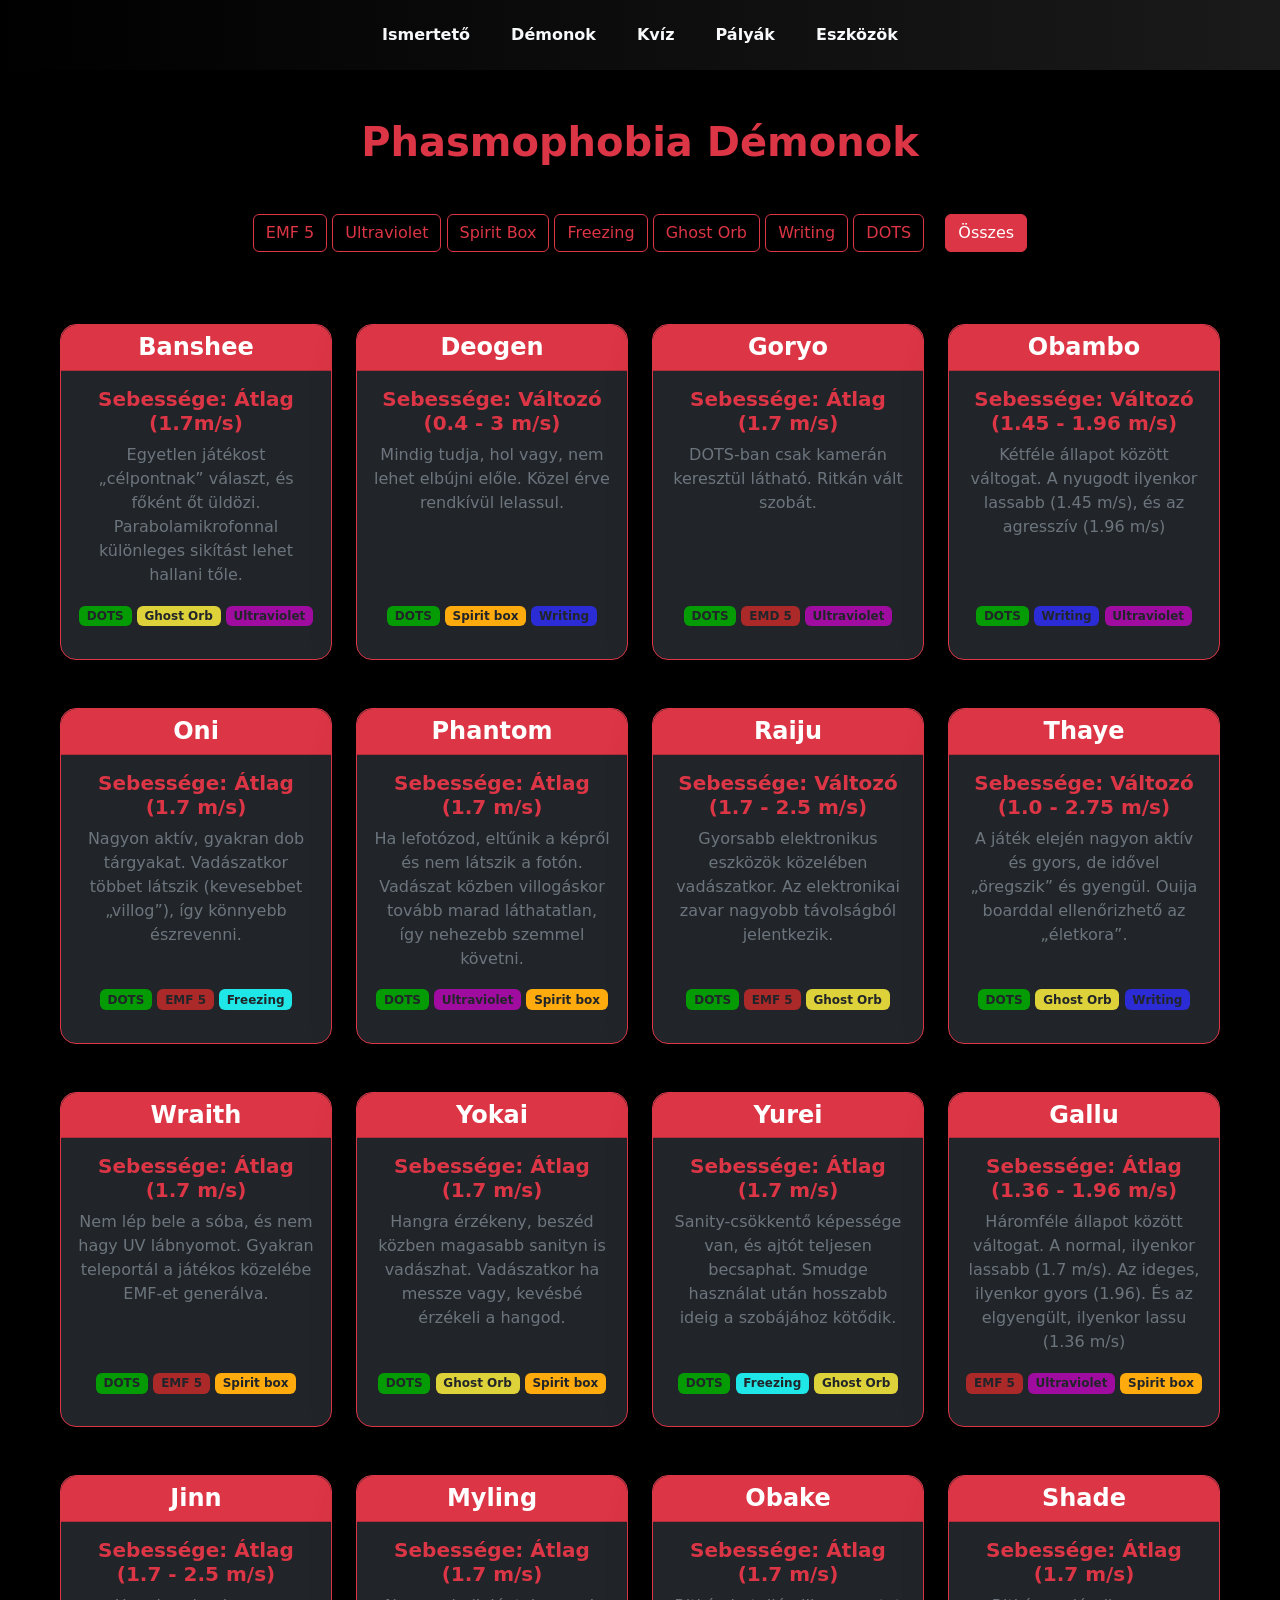
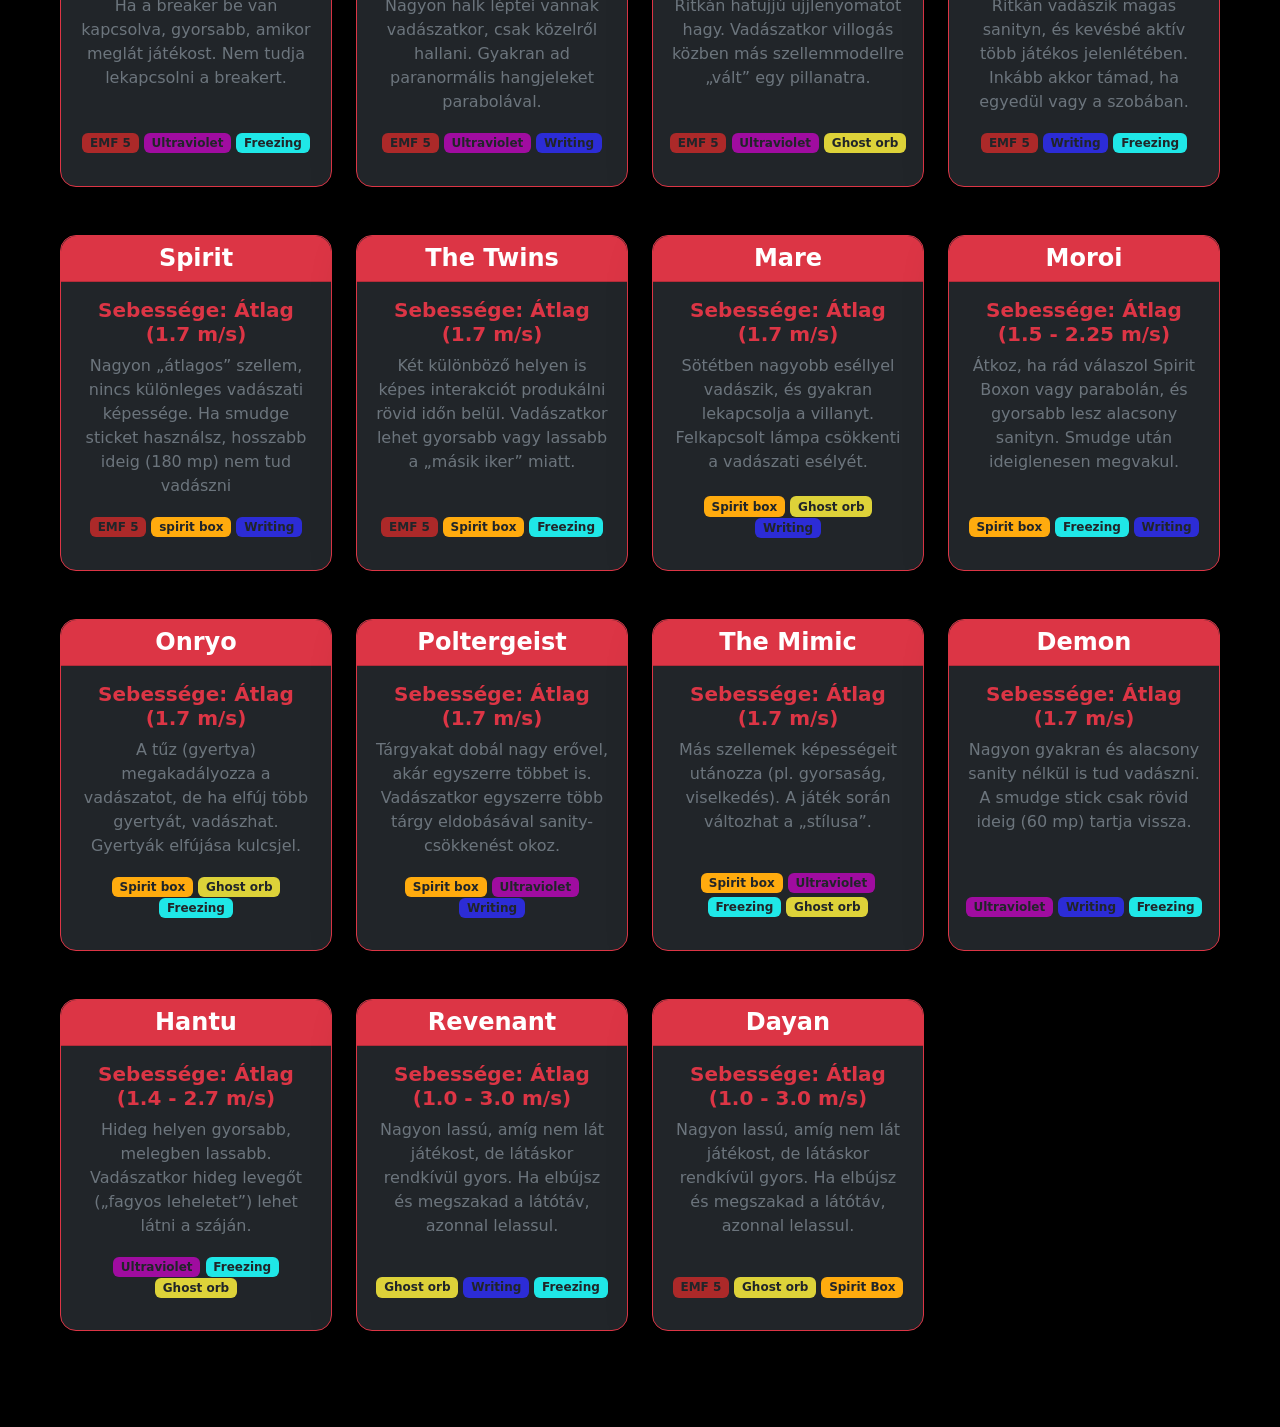
==== demon.html @ 91ce9710 "demon.html gombok megcsinalasa" ====
<html lang="hu"><head>
    <meta charset="UTF-8">
    <meta name="viewport" content="width=device-width, initial-scale=1">
    <title>Démonok</title>
    <link rel="icon" type="image/x-icon" href="kepek/1024x1024bb.png">
    <link href="https://cdn.jsdelivr.net/npm/bootstrap@5.3.2/dist/css/bootstrap.min.css" rel="stylesheet">
    <link rel="stylesheet" href="demonok.css">
</head>
<body class="bg-black text-light d-flex flex-column vh-100">

    <nav
      class="navbar navbar-expand-sm bg-primary navbar-light justify-content-center bg-danger"
    >
      <ul class="navbar-nav font-weight-bold">
        <li class="nav-item">
          <a class="nav-link text-light" href="index.html">Ismertető</a>
        </li>

        <li class="nav-item">
          <a class="nav-link text-light" href="demon.html">Démonok</a>
        </li>

        <li class="nav-item">
          <a class="nav-link text-light" href="quiz.html">Kvíz</a>
        </li>

        <li class="nav-item">
        <a class="nav-link text-light" href="palyak.html">Pályák</a>
        </li>

        <li class="nav-item">
        <a class="nav-link text-light" href="eszkozok.html">Eszközök</a>
        </li>
      </ul>
    </nav>

<h1 class="text-center mb-5 text-danger fw-bold m-5">Phasmophobia Démonok</h1>
 
<div class="mb-4 text-center">

    <button class="btn btn-outline-danger filter-btn" data-filter="emf">EMF 5</button>
    <button class="btn btn-outline-danger filter-btn" data-filter="ultraviolet">Ultraviolet</button>
    <button class="btn btn-outline-danger filter-btn" data-filter="spirit_box">Spirit Box</button>
    <button class="btn btn-outline-danger filter-btn" data-filter="freezing">Freezing</button>
    <button class="btn btn-outline-danger filter-btn" data-filter="orb">Ghost Orb</button>
    <button class="btn btn-outline-danger filter-btn" data-filter="writing">Writing</button>
    <button class="btn btn-outline-danger filter-btn" data-filter="dots">DOTS</button>

    <button class="btn btn-danger ms-3" id="resetFilter">Összes</button>

</div>

<!-- Banshee -->
<section>
<div class="row m-5">
    <div class="col-12 col-md-6 col-lg-3 mb-5 ghost-card" data-evidence="dots orb ultraviolet">
        <div class="card bg-dark text-light border-danger shadow-lg rounded-4 h-100">
        
            <h4 class="card-header bg-danger text-white text-center fw-bold rounded-top-4 ">Banshee</h4>
        
            <div class="card-body text-center d-flex flex-column">
                <h5 class="card-title text-danger fw-bold">Sebessége: Átlag (1.7m/s)</h5>
        
                <p class="card-text text-secondary">
                    Egyetlen játékost „célpontnak” választ, és főként őt üldözi. Parabolamikrofonnal különleges sikítást lehet hallani tőle.
                </p>
        
                <div class="mb-3 mt-auto">
                    <span class="badge dots text-dark">DOTS</span>
                    <span class="badge orb text-dark">Ghost Orb</span>
                    <span class="badge ultraviolet text-dark">Ultraviolet</span>
                </div>
            </div>
        </div>
    </div>

<!-- Deogen -->

        <div class="col-12 col-md-6 col-lg-3 mb-5 ghost-card" data-evidence="dots spirit_box writing">
        <div class="card bg-dark text-light border-danger shadow-lg rounded-4 h-100">
        
            <h4 class="card-header bg-danger text-white text-center fw-bold rounded-top-4 ">Deogen</h4>
        
            <div class="card-body text-center d-flex flex-column">
                <h5 class="card-title text-danger fw-bold">Sebessége: Változó (0.4 - 3 m/s)</h5>
        
                <p class="card-text text-secondary">
                  Mindig tudja, hol vagy, nem lehet elbújni előle. Közel érve rendkívül lelassul.  
                </p>
        
                <div class="mb-3 mt-auto">
                    <span class="badge dots text-dark">DOTS</span>
                    <span class="badge spirit_box text-dark">Spirit box</span>
                    <span class="badge writing text-dark">Writing</span>
                </div>
            </div>
        </div>
    </div>



 <!-- Goryo -->

        <div class="col-12 col-md-6 col-lg-3 mb-5 ghost-card" data-evidence="dots emf ultraviolet">
        <div class="card bg-dark text-light border-danger shadow-lg rounded-4 h-100">
        
            <h4 class="card-header bg-danger text-white text-center fw-bold rounded-top-4 ">Goryo</h4>
        
            <div class="card-body text-center d-flex flex-column">
                <h5 class="card-title text-danger fw-bold">Sebessége: Átlag (1.7 m/s)</h5>
        
                <p class="card-text text-secondary">
                    DOTS-ban csak kamerán keresztül látható. Ritkán vált szobát.
                </p>
        
                <div class="mb-3 mt-auto">
                    <span class="badge dots text-dark">DOTS</span>
                    <span class="badge emf text-dark">EMD 5</span>
                    <span class="badge ultraviolet text-dark">Ultraviolet</span>
                </div>
            </div>
        </div>
    </div>

    <!-- Obambo -->

        <div class="col-12 col-md-6 col-lg-3 mb-5 ghost-card" data-evidence="dots writing ultraviolet">
        <div class="card bg-dark text-light border-danger shadow-lg rounded-4 h-100">
        
            <h4 class="card-header bg-danger text-white text-center fw-bold rounded-top-4 ">Obambo</h4>
        
            <div class="card-body text-center d-flex flex-column">
                <h5 class="card-title text-danger fw-bold">Sebessége: Változó (1.45 - 1.96 m/s)</h5>
        
                <p class="card-text text-secondary">
                    Kétféle állapot között váltogat. A nyugodt ilyenkor lassabb (1.45 m/s), és az agresszív (1.96 m/s)
                </p>
        
                <div class="mb-3 mt-auto">
                    <span class="badge dots text-dark">DOTS</span>
                    <span class="badge writing text-dark">Writing</span>
                    <span class="badge ultraviolet text-dark">Ultraviolet</span>
                </div>
            </div>
        </div>
    </div>
    
    <!-- Oni -->

        <div class="col-12 col-md-6 col-lg-3 mb-5 ghost-card" data-evidence="dots emf freezing">
        <div class="card bg-dark text-light border-danger shadow-lg rounded-4 h-100">
        
            <h4 class="card-header bg-danger text-white text-center fw-bold rounded-top-4 ">Oni</h4>
        
            <div class="card-body text-center d-flex flex-column">
                <h5 class="card-title text-danger fw-bold">Sebessége: Átlag (1.7 m/s)</h5>
        
                <p class="card-text text-secondary">
                    Nagyon aktív, gyakran dob tárgyakat. Vadászatkor többet látszik (kevesebbet „villog”), így könnyebb észrevenni.
                </p>
        
                <div class="mb-3 mt-auto">
                    <span class="badge dots text-dark">DOTS</span>
                    <span class="badge emf text-dark">EMF 5</span>
                    <span class="badge freezing text-dark">Freezing</span>
                </div>
            </div>
        </div>
    </div>

    <!-- Phantom -->

        <div class="col-12 col-md-6 col-lg-3 mb-5 ghost-card" data-evidence="dots ultraviolet spirit_box">
        <div class="card bg-dark text-light border-danger shadow-lg rounded-4 h-100">
        
            <h4 class="card-header bg-danger text-white text-center fw-bold rounded-top-4 ">Phantom</h4>
        
            <div class="card-body text-center d-flex flex-column">
                <h5 class="card-title text-danger fw-bold">Sebessége: Átlag (1.7 m/s)</h5>
        
                <p class="card-text text-secondary">
                    Ha lefotózod, eltűnik a képről és nem látszik a fotón. Vadászat közben villogáskor tovább marad láthatatlan, így nehezebb szemmel követni.
                </p>
        
                <div class="mb-3 mt-auto">
                    <span class="badge dots text-dark">DOTS</span>
                    <span class="badge ultraviolet text-dark">Ultraviolet</span>
                    <span class="badge spirit_box text-dark">Spirit box</span>
                </div>
            </div>
        </div>
    </div>

    <!-- Raiju -->

        <div class="col-12 col-md-6 col-lg-3 mb-5 ghost-card" data-evidence="dots emf orb">
        <div class="card bg-dark text-light border-danger shadow-lg rounded-4 h-100">
        
            <h4 class="card-header bg-danger text-white text-center fw-bold rounded-top-4 ">Raiju</h4>
        
            <div class="card-body text-center d-flex flex-column">
                <h5 class="card-title text-danger fw-bold">Sebessége: Változó (1.7 - 2.5 m/s)</h5>
        
                <p class="card-text text-secondary">
                    Gyorsabb elektronikus eszközök közelében vadászatkor. Az elektronikai zavar nagyobb távolságból jelentkezik.
                </p>
        
                <div class="mb-3 mt-auto">
                    <span class="badge dots text-dark">DOTS</span>
                    <span class="badge emf text-dark">EMF 5</span>
                    <span class="badge orb text-dark">Ghost Orb</span>
                </div>
            </div>
        </div>
    </div>

    <!-- Thaye -->

        <div class="col-12 col-md-6 col-lg-3 mb-5 ghost-card" data-evidence="dots orb writing">
        <div class="card bg-dark text-light border-danger shadow-lg rounded-4 h-100">
        
            <h4 class="card-header bg-danger text-white text-center fw-bold rounded-top-4 ">Thaye</h4>
        
            <div class="card-body text-center d-flex flex-column">
                <h5 class="card-title text-danger fw-bold">Sebessége: Változó (1.0 - 2.75 m/s)</h5>
        
                <p class="card-text text-secondary">
                    A játék elején nagyon aktív és gyors, de idővel „öregszik” és gyengül. Ouija boarddal ellenőrizhető az „életkora”.
                </p>
        
                <div class="mb-3 mt-auto">
                    <span class="badge dots text-dark">DOTS</span>
                    <span class="badge orb text-dark">Ghost Orb</span>
                    <span class="badge writing text-dark">Writing</span>
                </div>
            </div>
        </div>
    </div>

    <!-- Wraith -->

        <div class="col-12 col-md-6 col-lg-3 mb-5 ghost-card" data-evidence="dots emf spirit_box">
        <div class="card bg-dark text-light border-danger shadow-lg rounded-4 h-100">
        
            <h4 class="card-header bg-danger text-white text-center fw-bold rounded-top-4 ">Wraith</h4>
        
            <div class="card-body text-center d-flex flex-column">
                <h5 class="card-title text-danger fw-bold">Sebessége: Átlag (1.7 m/s)</h5>
        
                <p class="card-text text-secondary">
                    Nem lép bele a sóba, és nem hagy UV lábnyomot. Gyakran teleportál a játékos közelébe EMF-et generálva.
                </p>
        
                <div class="mb-3 mt-auto">
                    <span class="badge dots text-dark">DOTS</span>
                    <span class="badge emf text-dark">EMF 5</span>
                    <span class="badge spirit_box text-dark">Spirit box</span>
                </div>
            </div>
        </div>
    </div>

    <!-- Yokai -->

        <div class="col-12 col-md-6 col-lg-3 mb-5 ghost-card" data-evidence="dots orb spirit_box">
        <div class="card bg-dark text-light border-danger shadow-lg rounded-4 h-100">
        
            <h4 class="card-header bg-danger text-white text-center fw-bold rounded-top-4 ">Yokai</h4>
        
            <div class="card-body text-center d-flex flex-column">
                <h5 class="card-title text-danger fw-bold">Sebessége: Átlag (1.7 m/s)</h5>
        
                <p class="card-text text-secondary">
                    Hangra érzékeny, beszéd közben magasabb sanityn is vadászhat. Vadászatkor ha messze vagy, kevésbé érzékeli a hangod.
                </p>
        
                <div class="mb-3 mt-auto">
                    <span class="badge dots text-dark">DOTS</span>
                    <span class="badge orb text-dark">Ghost Orb</span>
                    <span class="badge spirit_box text-dark">Spirit box</span>
                </div>
            </div>
        </div>
    </div>

    <!-- Yurei -->

        <div class="col-12 col-md-6 col-lg-3 mb-5 ghost-card" data-evidence="dots freezing orb">
        <div class="card bg-dark text-light border-danger shadow-lg rounded-4 h-100">
        
            <h4 class="card-header bg-danger text-white text-center fw-bold rounded-top-4 ">Yurei</h4>
        
            <div class="card-body text-center d-flex flex-column">
                <h5 class="card-title text-danger fw-bold">Sebessége: Átlag (1.7 m/s)</h5>
        
                <p class="card-text text-secondary">
                    Sanity-csökkentő képessége van, és ajtót teljesen becsaphat. Smudge használat után hosszabb ideig a szobájához kötődik.
                </p>
        
                <div class="mb-3 mt-auto">
                    <span class="badge dots text-dark">DOTS</span>
                    <span class="badge freezing text-dark">Freezing</span>
                    <span class="badge orb text-dark">Ghost Orb</span>
                </div>
            </div>
        </div>
    </div>
    
    <!-- Gallu -->

    <div class="col-12 col-md-6 col-lg-3 mb-5 ghost-card" data-evidence="emf ultraviolet spirit_box">
    <div class="card bg-dark text-light border-danger shadow-lg rounded-4 h-100">
    
        <h4 class="card-header bg-danger text-white text-center fw-bold rounded-top-4 ">Gallu</h4>
    
        <div class="card-body text-center d-flex flex-column">
            <h5 class="card-title text-danger fw-bold">Sebessége: Átlag (1.36 - 1.96 m/s)</h5>
    
            <p class="card-text text-secondary">
                Háromféle állapot között váltogat. A normal, ilyenkor lassabb (1.7 m/s). Az ideges, ilyenkor gyors (1.96). És az elgyengült, ilyenkor lassu (1.36 m/s)
            </p>
    
            <div class="mb-3 mt-auto">
                <span class="badge emf text-dark">EMF 5</span>
                <span class="badge ultraviolet text-dark">Ultraviolet</span>
                <span class="badge spirit_box text-dark">Spirit box </span>
            </div>
        </div>
    </div>
</div>

<!-- Jinn -->

    <div class="col-12 col-md-6 col-lg-3 mb-5 ghost-card" data-evidence="emf ultraviolet freezing">
    <div class="card bg-dark text-light border-danger shadow-lg rounded-4 h-100">
    
        <h4 class="card-header bg-danger text-white text-center fw-bold rounded-top-4 ">Jinn </h4>
    
        <div class="card-body text-center d-flex flex-column">
            <h5 class="card-title text-danger fw-bold">Sebessége: Átlag (1.7 - 2.5 m/s)</h5>
    
            <p class="card-text text-secondary">
                Ha a breaker be van kapcsolva, gyorsabb, amikor meglát játékost. Nem tudja lekapcsolni a breakert.
            </p>
    
            <div class="mb-3 mt-auto">
                <span class="badge emf text-dark">EMF 5</span>
                <span class="badge ultraviolet text-dark">Ultraviolet</span>
                <span class="badge freezing text-dark"> Freezing </span>
            </div>
        </div>
    </div>
</div>

<!-- Myling -->

    <div class="col-12 col-md-6 col-lg-3 mb-5 ghost-card" data-evidence="emf ultraviolet writing">
    <div class="card bg-dark text-light border-danger shadow-lg rounded-4 h-100">
    
        <h4 class="card-header bg-danger text-white text-center fw-bold rounded-top-4 ">Myling</h4>
    
        <div class="card-body text-center d-flex flex-column">
            <h5 class="card-title text-danger fw-bold">Sebessége: Átlag (1.7 m/s)</h5>
    
            <p class="card-text text-secondary">
                Nagyon halk léptei vannak vadászatkor, csak közelről hallani. Gyakran ad paranormális hangjeleket parabolával.
            </p>
    
            <div class="mb-3 mt-auto">
                <span class="badge emf text-dark">EMF 5</span>
                <span class="badge ultraviolet text-dark">Ultraviolet</span>
                <span class="badge writing text-dark">Writing </span>
            </div>
        </div>
    </div>
</div>

    <!-- Obake -->

        <div class="col-12 col-md-6 col-lg-3 mb-5 ghost-card" data-evidence="emf ultraviolet ghost-orb">
        <div class="card bg-dark text-light border-danger shadow-lg rounded-4 h-100">
        
            <h4 class="card-header bg-danger text-white text-center fw-bold rounded-top-4 ">Obake</h4>
        
            <div class="card-body text-center d-flex flex-column">
                <h5 class="card-title text-danger fw-bold">Sebessége: Átlag (1.7 m/s)</h5>
        
                <p class="card-text text-secondary">
                    Ritkán hatujjú ujjlenyomatot hagy. Vadászatkor villogás közben más szellemmodellre „vált” egy pillanatra.
                </p>
        
                <div class="mb-3 mt-auto">
                    <span class="badge emf text-dark">EMF 5</span>
                    <span class="badge ultraviolet text-dark">Ultraviolet</span>
                    <span class="badge orb text-dark">Ghost orb </span>
                </div>
            </div>
        </div>
    </div>

    <!-- Shade -->

        <div class="col-12 col-md-6 col-lg-3 mb-5 ghost-card" data-evidence="emf writing freezing">
        <div class="card bg-dark text-light border-danger shadow-lg rounded-4 h-100">
        
            <h4 class="card-header bg-danger text-white text-center fw-bold rounded-top-4 ">Shade</h4>
        
            <div class="card-body text-center d-flex flex-column">
                <h5 class="card-title text-danger fw-bold">Sebessége: Átlag (1.7 m/s)</h5>
        
                <p class="card-text text-secondary">
                    Ritkán vadászik magas sanityn, és kevésbé aktív több játékos jelenlétében. Inkább akkor támad, ha egyedül vagy a szobában.
                </p>
        
                <div class="mb-3 mt-auto">
                    <span class="badge emf text-dark">EMF 5</span>
                    <span class="badge writing text-dark">Writing</span>
                    <span class="badge freezing text-dark">Freezing </span>
                </div>
            </div>
        </div>
    </div>

    <!-- Spirit -->

        <div class="col-12 col-md-6 col-lg-3 mb-5 ghost-card" data-evidence="emf writing spirit_box">
        <div class="card bg-dark text-light border-danger shadow-lg rounded-4 h-100">
        
            <h4 class="card-header bg-danger text-white text-center fw-bold rounded-top-4 ">Spirit</h4>
        
            <div class="card-body text-center d-flex flex-column">
                <h5 class="card-title text-danger fw-bold">Sebessége: Átlag (1.7 m/s)</h5>
        
                <p class="card-text text-secondary">
                    Nagyon „átlagos” szellem, nincs különleges vadászati képessége. Ha smudge sticket használsz, hosszabb ideig (180 mp) nem tud vadászni
                </p>
        
                <div class="mb-3 mt-auto">
                    <span class="badge emf text-dark">EMF 5</span>
                    <span class="badge spirit_box text-dark">spirit box</span>
                    <span class="badge writing text-dark">Writing </span>
                </div>
            </div>
        </div>
    </div>

    <!-- The twins -->

        <div class="col-12 col-md-6 col-lg-3 mb-5 ghost-card" data-evidence="emf freezing spirit_box">
        <div class="card bg-dark text-light border-danger shadow-lg rounded-4 h-100">
        
            <h4 class="card-header bg-danger text-white text-center fw-bold rounded-top-4 ">The Twins</h4>
        
            <div class="card-body text-center d-flex flex-column">
                <h5 class="card-title text-danger fw-bold">Sebessége: Átlag (1.7 m/s)</h5>
        
                <p class="card-text text-secondary">
                    Két különböző helyen is képes interakciót produkálni rövid időn belül. Vadászatkor lehet gyorsabb vagy lassabb a „másik iker” miatt.
                </p>
        
                <div class="mb-3 mt-auto">
                    <span class="badge emf text-dark">EMF 5</span>
                    <span class="badge spirit_box text-dark">Spirit box</span>
                    <span class="badge freezing text-dark">Freezing </span>
                </div>
            </div>
        </div>
    </div>


    <!-- Mare -->

        <div class="col-12 col-md-6 col-lg-3 mb-5 ghost-card" data-evidence="writing orb spirit_box">
        <div class="card bg-dark text-light border-danger shadow-lg rounded-4 h-100">
        
            <h4 class="card-header bg-danger text-white text-center fw-bold rounded-top-4 ">Mare</h4>
        
            <div class="card-body text-center d-flex flex-column">
                <h5 class="card-title text-danger fw-bold">Sebessége: Átlag (1.7 m/s)</h5>
        
                <p class="card-text text-secondary">
                    Sötétben nagyobb eséllyel vadászik, és gyakran lekapcsolja a villanyt. Felkapcsolt lámpa csökkenti a vadászati esélyét.
                </p>
        
                <div class="mb-3 mt-auto">
                    <span class="badge spirit_box text-dark">Spirit box</span>
                    <span class="badge orb text-dark">Ghost orb</span>
                    <span class="badge writing text-dark">Writing </span>
                </div>
            </div>
        </div>
    </div>


    <!-- Moroi -->

        <div class="col-12 col-md-6 col-lg-3 mb-5 ghost-card" data-evidence="writing freezing spirit_box">
        <div class="card bg-dark text-light border-danger shadow-lg rounded-4 h-100">
        
            <h4 class="card-header bg-danger text-white text-center fw-bold rounded-top-4 ">Moroi</h4>
        
            <div class="card-body text-center d-flex flex-column">
                <h5 class="card-title text-danger fw-bold">Sebessége: Átlag (1.5 - 2.25 m/s)</h5>
        
                <p class="card-text text-secondary">
                    Átkoz, ha rád válaszol Spirit Boxon vagy parabolán, és gyorsabb lesz alacsony sanityn. Smudge után ideiglenesen megvakul.
                </p>
        
                <div class="mb-3 mt-auto">
                    <span class="badge spirit_box text-dark">Spirit box</span>
                    <span class="badge freezing text-dark">Freezing</span>
                    <span class="badge writing text-dark">Writing </span>
                </div>
            </div>
        </div>
    </div>

    <!-- Onryo -->

        <div class="col-12 col-md-6 col-lg-3 mb-5 ghost-card" data-evidence="orb freezing spirit_box">
        <div class="card bg-dark text-light border-danger shadow-lg rounded-4 h-100">
        
            <h4 class="card-header bg-danger text-white text-center fw-bold rounded-top-4 ">Onryo</h4>
        
            <div class="card-body text-center d-flex flex-column">
                <h5 class="card-title text-danger fw-bold">Sebessége: Átlag (1.7 m/s)</h5>
        
                <p class="card-text text-secondary">
                    A tűz (gyertya) megakadályozza a vadászatot, de ha elfúj több gyertyát, vadászhat. Gyertyák elfújása kulcsjel.
                </p>
        
                <div class="mb-3 mt-auto">
                    <span class="badge spirit_box text-dark">Spirit box</span>
                    <span class="badge orb text-dark">Ghost orb</span>
                    <span class="badge freezing text-dark">Freezing </span>
                </div>
            </div>
        </div>
    </div>

    <!-- Poltergeist -->

        <div class="col-12 col-md-6 col-lg-3 mb-5 ghost-card" data-evidence="writing ultraviolet spirit_box">
        <div class="card bg-dark text-light border-danger shadow-lg rounded-4 h-100">
        
            <h4 class="card-header bg-danger text-white text-center fw-bold rounded-top-4 ">Poltergeist</h4>
        
            <div class="card-body text-center d-flex flex-column">
                <h5 class="card-title text-danger fw-bold">Sebessége: Átlag (1.7 m/s)</h5>
        
                <p class="card-text text-secondary">
                    Tárgyakat dobál nagy erővel, akár egyszerre többet is. Vadászatkor egyszerre több tárgy eldobásával sanity-csökkenést okoz.
                </p>
        
                <div class="mb-3 mt-auto">
                    <span class="badge spirit_box text-dark">Spirit box</span>
                    <span class="badge ultraviolet text-dark">Ultraviolet</span>
                    <span class="badge writing text-dark">Writing </span>
                </div>
            </div>
        </div>
    </div>


    <!-- The Mimic -->

        <div class="col-12 col-md-6 col-lg-3 mb-5 ghost-card" data-evidence="orb freezing spirit_box ultraviolet">
        <div class="card bg-dark text-light border-danger shadow-lg rounded-4 h-100">
        
            <h4 class="card-header bg-danger text-white text-center fw-bold rounded-top-4 ">The Mimic</h4>
        
            <div class="card-body text-center d-flex flex-column">
                <h5 class="card-title text-danger fw-bold">Sebessége: Átlag (1.7 m/s)</h5>
        
                <p class="card-text text-secondary">
                    Más szellemek képességeit utánozza (pl. gyorsaság, viselkedés). A játék során változhat a „stílusa”.
                </p>
        
                <div class="mb-3 mt-auto">
                    <span class="badge spirit_box text-dark">Spirit box</span>
                    <span class="badge ultraviolet text-dark">Ultraviolet</span>
                    <span class="badge freezing text-dark">Freezing </span>
                    <span class="badge orb text-dark">Ghost orb </span>
                </div>
            </div>
        </div>
    </div>

    <!-- Demon  -->

        <div class="col-12 col-md-6 col-lg-3 mb-5 ghost-card" data-evidence="writing ultraviolet freezing">
        <div class="card bg-dark text-light border-danger shadow-lg rounded-4 h-100">
        
            <h4 class="card-header bg-danger text-white text-center fw-bold rounded-top-4 ">Demon</h4>
        
            <div class="card-body text-center d-flex flex-column">
                <h5 class="card-title text-danger fw-bold">Sebessége: Átlag (1.7 m/s)</h5>
        
                <p class="card-text text-secondary">
                    Nagyon gyakran és alacsony sanity nélkül is tud vadászni. A smudge stick csak rövid ideig (60 mp) tartja vissza.
                </p>
        
                <div class="mb-3 mt-auto">
                    <span class="badge ultraviolet text-dark">Ultraviolet</span>
                    <span class="badge writing text-dark">Writing </span>
                    <span class="badge freezing text-dark">Freezing</span>
                </div>
            </div>
        </div>
    </div>

    <!-- Hantu  -->

        <div class="col-12 col-md-6 col-lg-3 mb-5 ghost-card" data-evidence="freezing ultraviolet orb">
        <div class="card bg-dark text-light border-danger shadow-lg rounded-4 h-100">
        
            <h4 class="card-header bg-danger text-white text-center fw-bold rounded-top-4 ">Hantu</h4>
        
            <div class="card-body text-center d-flex flex-column">
                <h5 class="card-title text-danger fw-bold">Sebessége: Átlag (1.4 - 2.7 m/s)</h5>
        
                <p class="card-text text-secondary">
                    Hideg helyen gyorsabb, melegben lassabb. Vadászatkor hideg levegőt („fagyos leheletet”) lehet látni a száján.
                </p>
        
                <div class="mb-3 mt-auto">
                    <span class="badge ultraviolet text-dark">Ultraviolet</span>
                    <span class="badge freezing text-dark">Freezing </span>
                    <span class="badge orb text-dark">Ghost orb</span>
                </div>
            </div>
        </div>
    </div>

    <!-- Revenant  -->

        <div class="col-12 col-md-6 col-lg-3 mb-5 ghost-card" data-evidence="writing orb freezing">
        <div class="card bg-dark text-light border-danger shadow-lg rounded-4 h-100">
        
            <h4 class="card-header bg-danger text-white text-center fw-bold rounded-top-4 ">Revenant</h4>
        
            <div class="card-body text-center d-flex flex-column">
                <h5 class="card-title text-danger fw-bold">Sebessége: Átlag (1.0 - 3.0 m/s)</h5>
        
                <p class="card-text text-secondary">
                    Nagyon lassú, amíg nem lát játékost, de látáskor rendkívül gyors. Ha elbújsz és megszakad a látótáv, azonnal lelassul.
                </p>
        
                <div class="mb-3 mt-auto">
                    <span class="badge orb text-dark">Ghost orb</span>
                    <span class="badge writing text-dark">Writing </span>
                    <span class="badge freezing text-dark">Freezing</span>
                </div>
            </div>
        </div>
    </div>

    <!-- Dayan  -->

        <div class="col-12 col-md-6 col-lg-3 mb-5 ghost-card" data-evidence="emf orb spirit_box">
        <div class="card bg-dark text-light border-danger shadow-lg rounded-4 h-100">
        
            <h4 class="card-header bg-danger text-white text-center fw-bold rounded-top-4 ">Dayan</h4>
        
            <div class="card-body text-center d-flex flex-column">
                <h5 class="card-title text-danger fw-bold">Sebessége: Átlag (1.0 - 3.0 m/s)</h5>
        
                <p class="card-text text-secondary">
                    Nagyon lassú, amíg nem lát játékost, de látáskor rendkívül gyors. Ha elbújsz és megszakad a látótáv, azonnal lelassul.
                </p>
        
                <div class="mb-3 mt-auto">
                    <span class="badge emf text-dark">EMF 5</span>
                    <span class="badge orb text-dark">Ghost orb </span>
                    <span class="badge spirit_box text-dark">Spirit Box</span>
                </div>
            </div>
        </div>
    </div>




</section>


<script>
const buttons = document.querySelectorAll(".filter-btn");
const cards = document.querySelectorAll(".ghost-card");
const resetBtn = document.getElementById("resetFilter");

buttons.forEach(button => {
    button.addEventListener("click", () => {
        const filter = button.getAttribute("data-filter");

        cards.forEach(card => {
            const evidences = card.getAttribute("data-evidence");

            if (evidences.includes(filter)) {
                card.style.display = "block";
            } else {
                card.style.display = "none";
            }
        });
    });
});

resetBtn.addEventListener("click", () => {
    cards.forEach(card => {
        card.style.display = "block";
    });
});
</script> 


<!-- Bootstrap JS -->
<script src="https://cdn.jsdelivr.net/npm/bootstrap@5.3.2/dist/js/bootstrap.bundle.min.js"></script>
</div></body></html>
---- demonok.css ----
.dots{
    background-color: rgb(4, 155, 4);
}

.emf{
    background-color: rgb(172, 41, 41);
}

.ultraviolet{
    background-color: rgb(160, 12, 160);
}

.writing{
    background-color: rgb(44, 44, 214);
}

.freezing{
    background-color: rgb(31, 231, 231);
}

.orb{
    background-color: rgb(221, 210, 57);
}

.spirit_box{
    background-color: rgb(255, 171, 14);
}

/* ----------------------- */
/* NAVBAR                  */
/* ----------------------- */
.navbar {
    display: flex;
    justify-content: center;
    background: linear-gradient(to right, #000, #1a1a1a);
    padding: 15px 0;
    box-shadow: 0 2px 10px black;
}

.navbar ul {
    list-style: none;
    margin: 0;
    padding: 0;
    display: flex;
    gap: 25px;
}

.navbar li {
    font-weight: bold;
}

.navbar a {
    text-decoration: none;
    color: #f2f2f2;
    padding: 8px 15px;
    border-radius: 8px;
    transition: all 0.3s ease;
}

.navbar a:hover {
    background-color: #ff3333;
    color: #fff;
    box-shadow: 0 0 10px rgba(255, 51, 51, 0.7);
}

/* Aktív menüpont */
.navbar a.active {
    background-color: #cc0000;
    color: white;
    box-shadow: 0 0 12px rgba(204, 0, 0, 0.7);
}

/* ===============================
   Footer
   =============================== */
.footer {
    text-align: center;
    padding: 20px;
    background: #222;
    color: #fff;
    margin-top: 60px;
    font-size: 1.4rem;
}
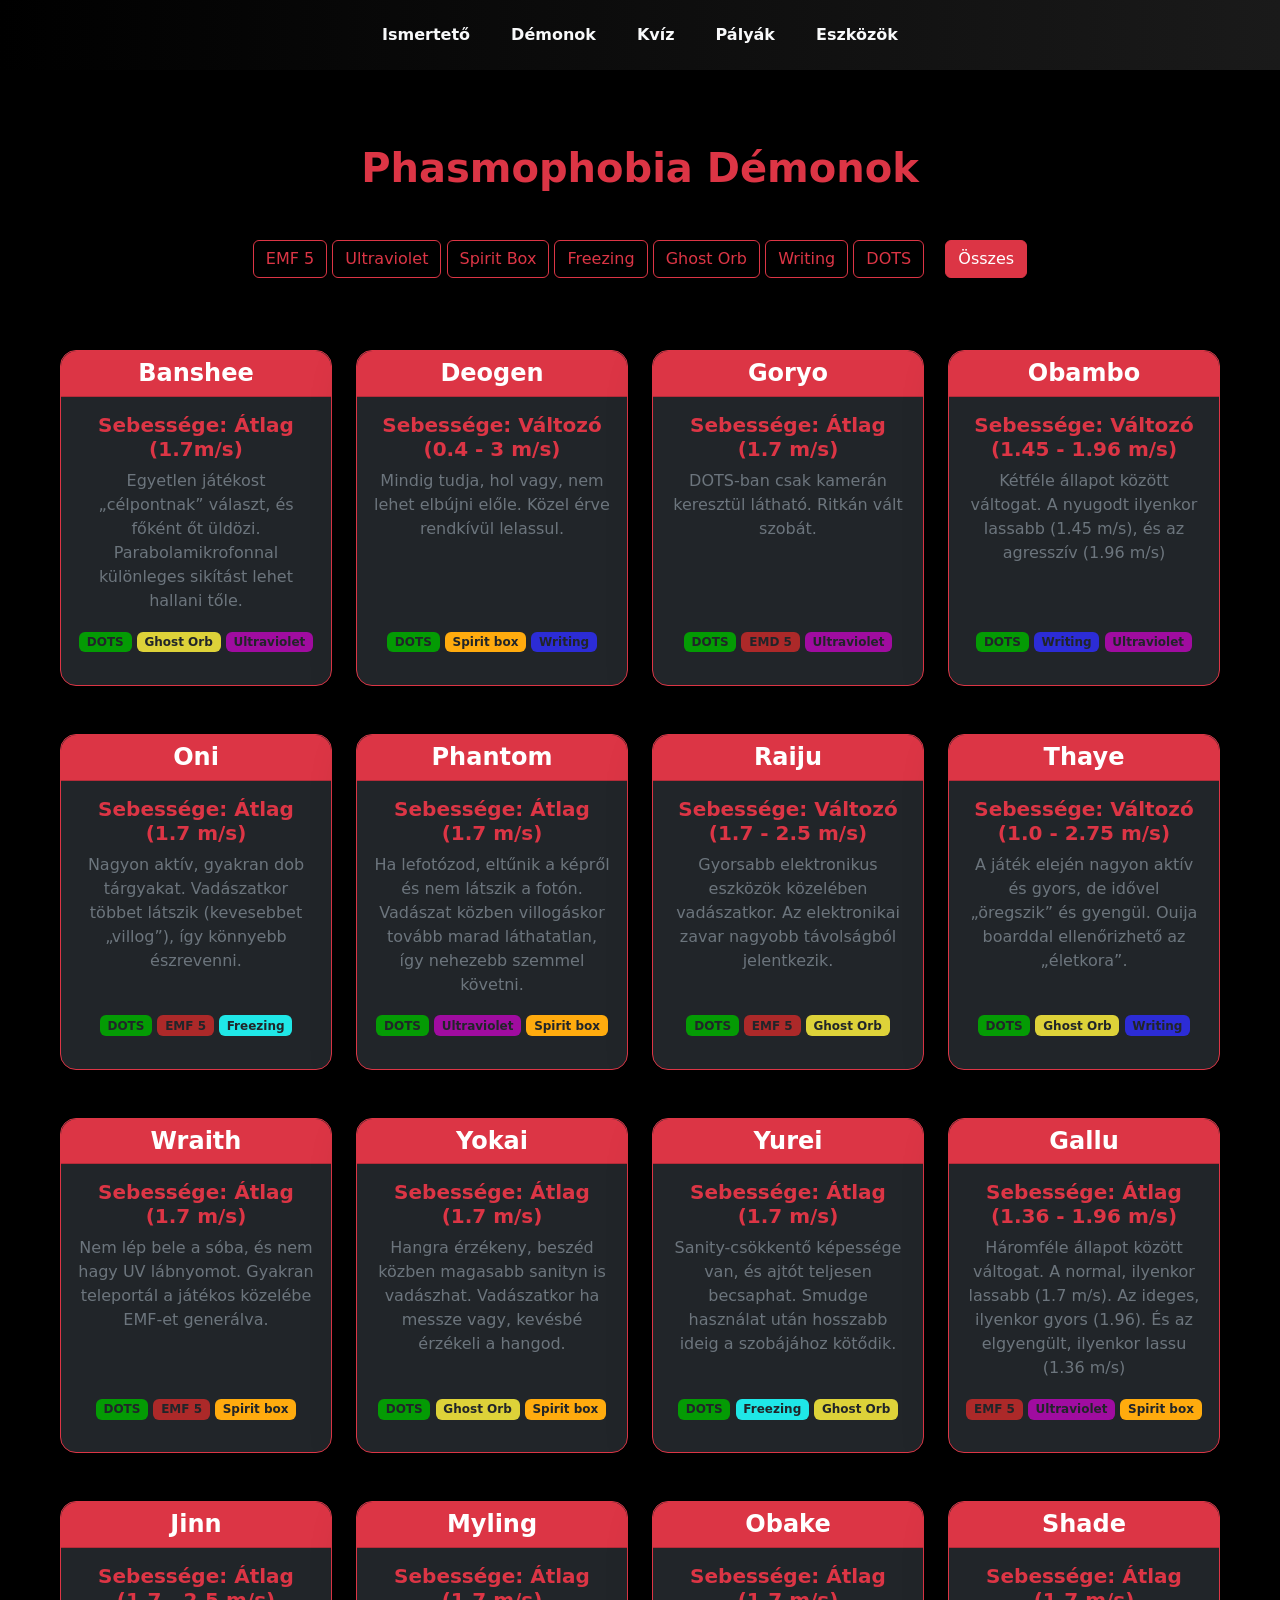
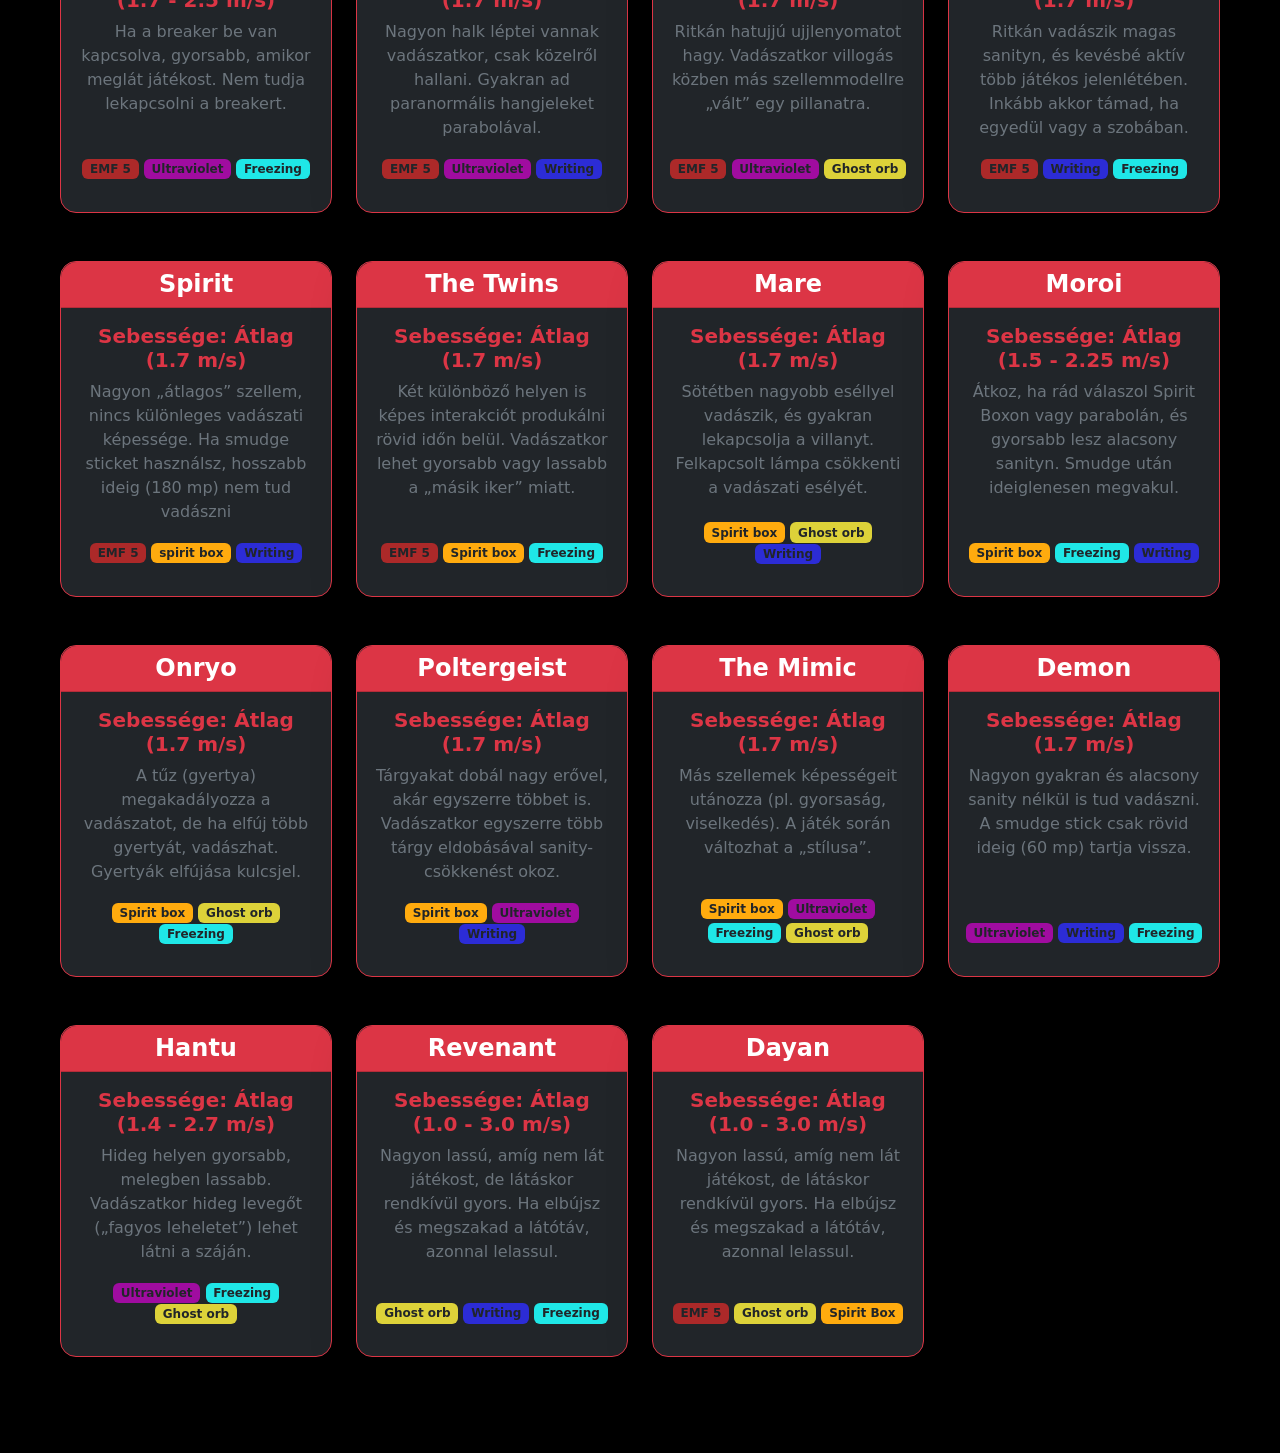
==== commit 7f878fbe: "demon.html navbar megcsinalasa" ====
--- a/demon.html
+++ b/demon.html
@@ -8,31 +8,30 @@
 </head>
 <body class="bg-black text-light d-flex flex-column vh-100">
 
-    <nav
-      class="navbar navbar-expand-sm bg-primary navbar-light justify-content-center bg-danger"
-    >
-      <ul class="navbar-nav font-weight-bold">
-        <li class="nav-item">
-          <a class="nav-link text-light" href="index.html">Ismertető</a>
-        </li>
-
-        <li class="nav-item">
-          <a class="nav-link text-light" href="demon.html">Démonok</a>
-        </li>
-
-        <li class="nav-item">
-          <a class="nav-link text-light" href="quiz.html">Kvíz</a>
-        </li>
-
-        <li class="nav-item">
+    <nav class="navbar navbar-expand-sm bg-danger navbar-dark fixed-top justify-content-center">
+  <ul class="navbar-nav fw-bold">
+    <li class="nav-item">
+      <a class="nav-link text-light" href="index.html">Ismertető</a>
+    </li>
+
+    <li class="nav-item">
+      <a class="nav-link text-light" href="demon.html">Démonok</a>
+    </li>
+
+    <li class="nav-item">
+      <a class="nav-link text-light" href="quiz.html">Kvíz</a>
+    </li>
+      <li class="nav-item">
         <a class="nav-link text-light" href="palyak.html">Pályák</a>
-        </li>
-
-        <li class="nav-item">
+      </li>
+       <li class="nav-item">
         <a class="nav-link text-light" href="eszkozok.html">Eszközök</a>
-        </li>
-      </ul>
-    </nav>
+      </li>
+  </ul>
+  <h1></h1>
+</nav>
+
+<h1 class="text-center mb-5 fw-bold">NAV BAR</h1>
 
 <h1 class="text-center mb-5 text-danger fw-bold m-5">Phasmophobia Démonok</h1>
  
@@ -55,7 +54,6 @@
 <div class="row m-5">
     <div class="col-12 col-md-6 col-lg-3 mb-5 ghost-card" data-evidence="dots orb ultraviolet">
         <div class="card bg-dark text-light border-danger shadow-lg rounded-4 h-100">
-        
             <h4 class="card-header bg-danger text-white text-center fw-bold rounded-top-4 ">Banshee</h4>
         
             <div class="card-body text-center d-flex flex-column">
@@ -681,9 +679,6 @@
 
 
 
-</section>
-
-
 <script>
 const buttons = document.querySelectorAll(".filter-btn");
 const cards = document.querySelectorAll(".ghost-card");
@@ -691,26 +686,46 @@
 
 buttons.forEach(button => {
     button.addEventListener("click", () => {
-        const filter = button.getAttribute("data-filter");
-
-        cards.forEach(card => {
-            const evidences = card.getAttribute("data-evidence");
-
-            if (evidences.includes(filter)) {
-                card.style.display = "block";
-            } else {
-                card.style.display = "none";
-            }
-        });
+        
+        // Aktív állapot váltás
+        button.classList.toggle("active");
+        button.classList.toggle("btn-danger");
+        button.classList.toggle("btn-outline-danger");
+
+        applyFilters();
     });
 });
 
+function applyFilters() {
+    const activeFilters = Array.from(document.querySelectorAll(".filter-btn.active"))
+        .map(btn => btn.getAttribute("data-filter"));
+
+    cards.forEach(card => {
+        const evidences = card.getAttribute("data-evidence");
+
+        const matches = activeFilters.every(filter => 
+            evidences.includes(filter)
+        );
+
+        if (activeFilters.length === 0 || matches) {
+            card.style.display = "block";
+        } else {
+            card.style.display = "none";
+        }
+    });
+}
+
 resetBtn.addEventListener("click", () => {
+    buttons.forEach(btn => {
+        btn.classList.remove("active", "btn-danger");
+        btn.classList.add("btn-outline-danger");
+    });
+
     cards.forEach(card => {
         card.style.display = "block";
     });
 });
-</script> 
+</script>
 
 
 <!-- Bootstrap JS -->
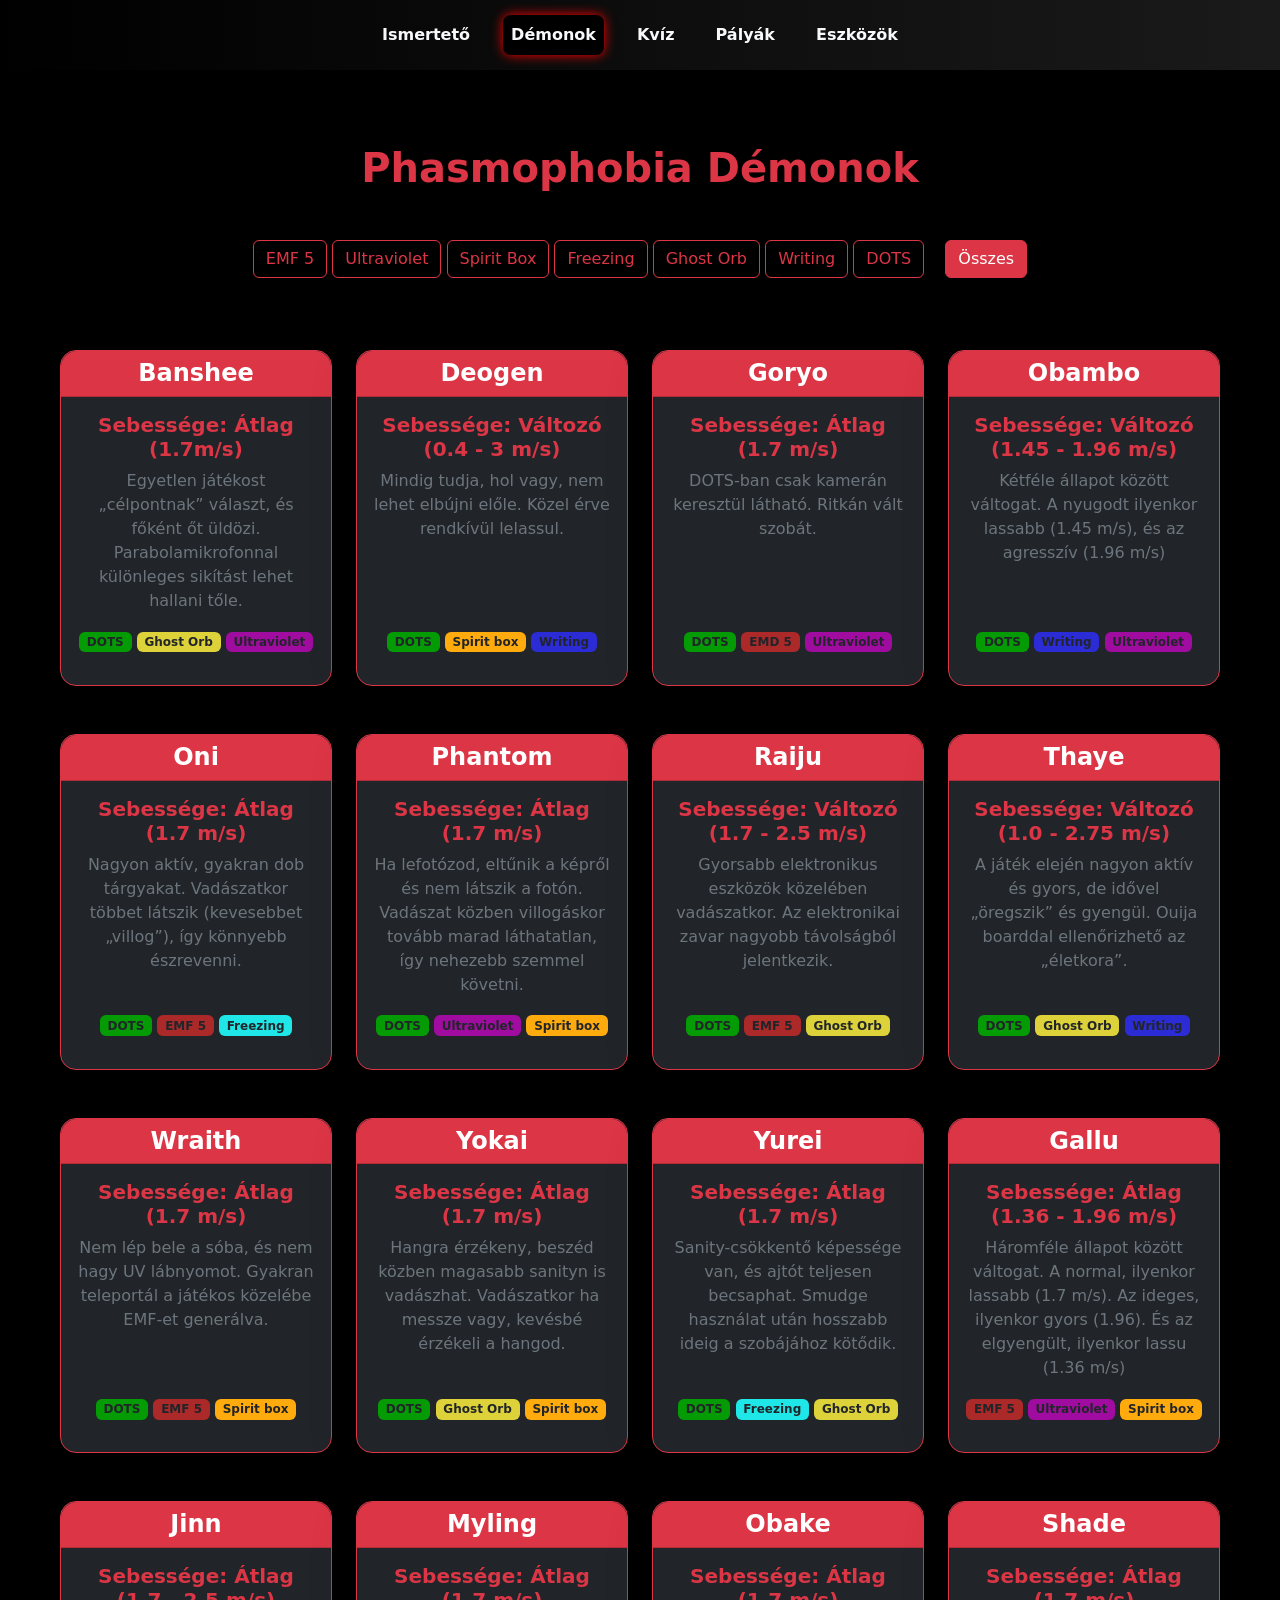
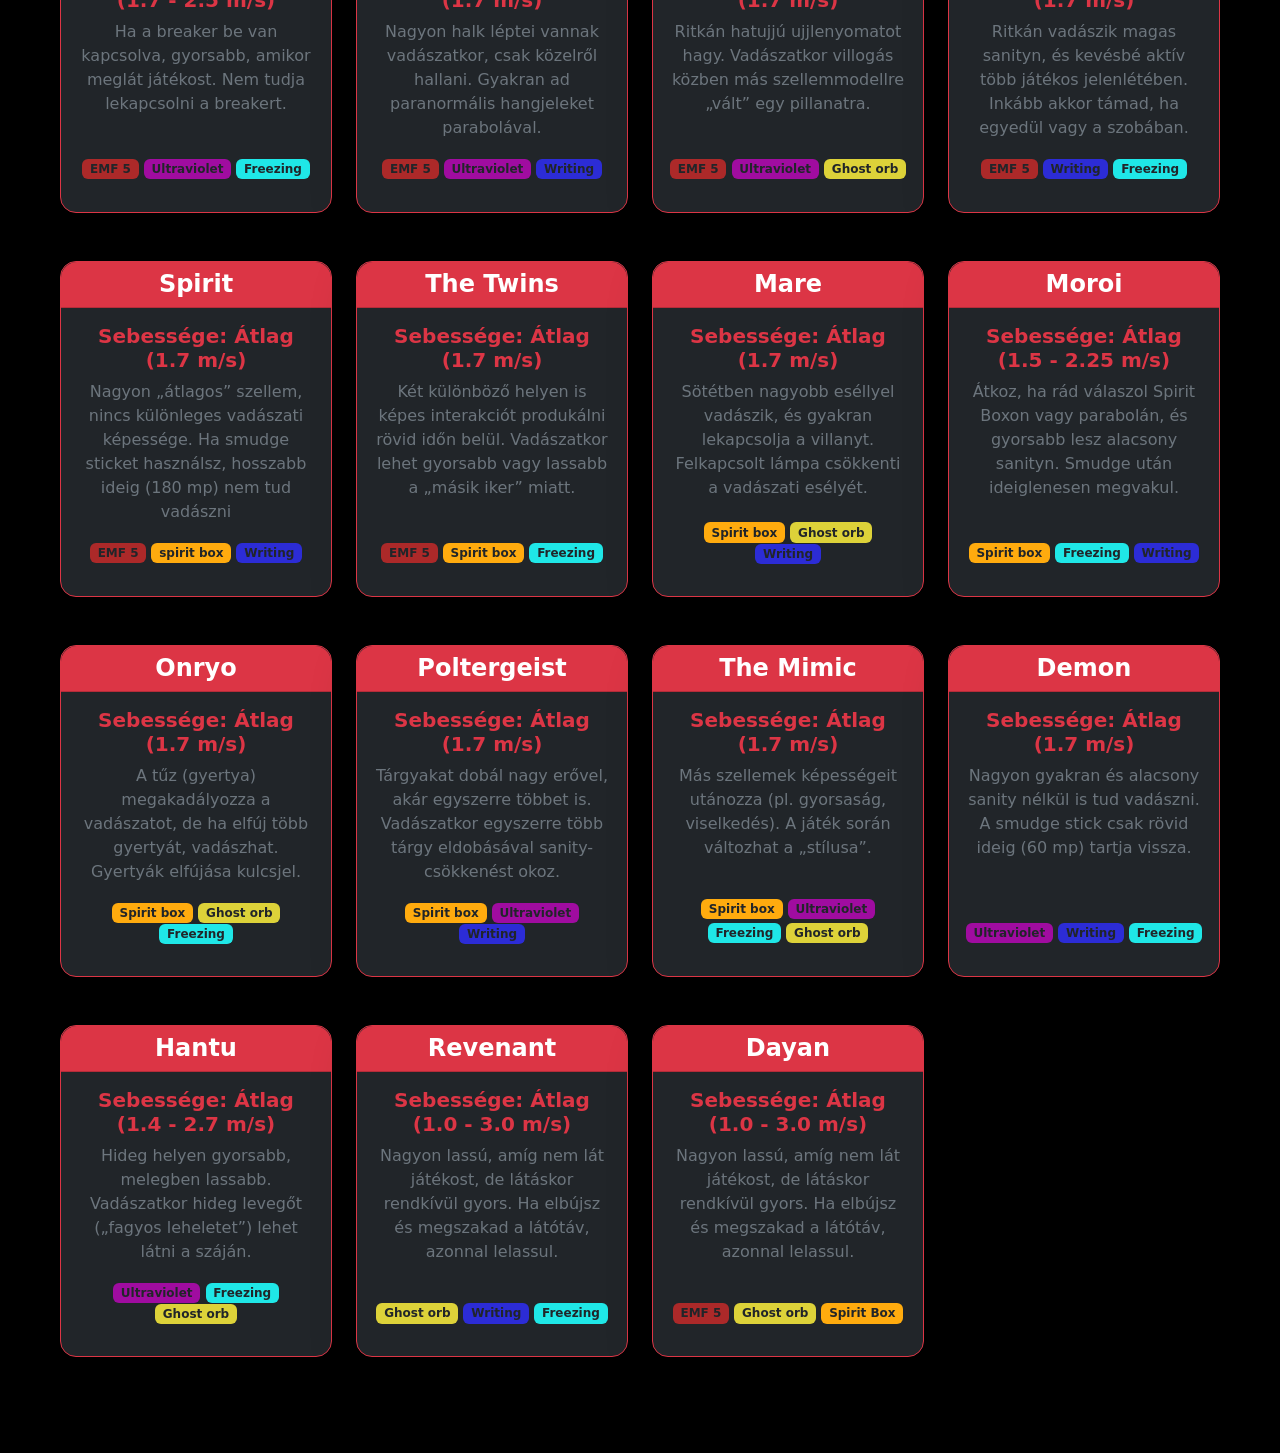
==== commit d3116637: "active tag hozzaadasa az oldalakhoz" ====
--- a/demon.html
+++ b/demon.html
@@ -15,7 +15,7 @@
     </li>
 
     <li class="nav-item">
-      <a class="nav-link text-light" href="demon.html">Démonok</a>
+      <a class="nav-link text-light active" href="demon.html">Démonok</a>
     </li>
 
     <li class="nav-item">
--- a/demonok.css
+++ b/demonok.css
@@ -65,9 +65,9 @@
 
 /* Aktív menüpont */
 .navbar a.active {
-    background-color: #cc0000;
+    background-color: black;
     color: white;
-    box-shadow: 0 0 12px rgba(204, 0, 0, 0.7);
+    box-shadow: 0 0 12px red;
 }
 
 /* ===============================
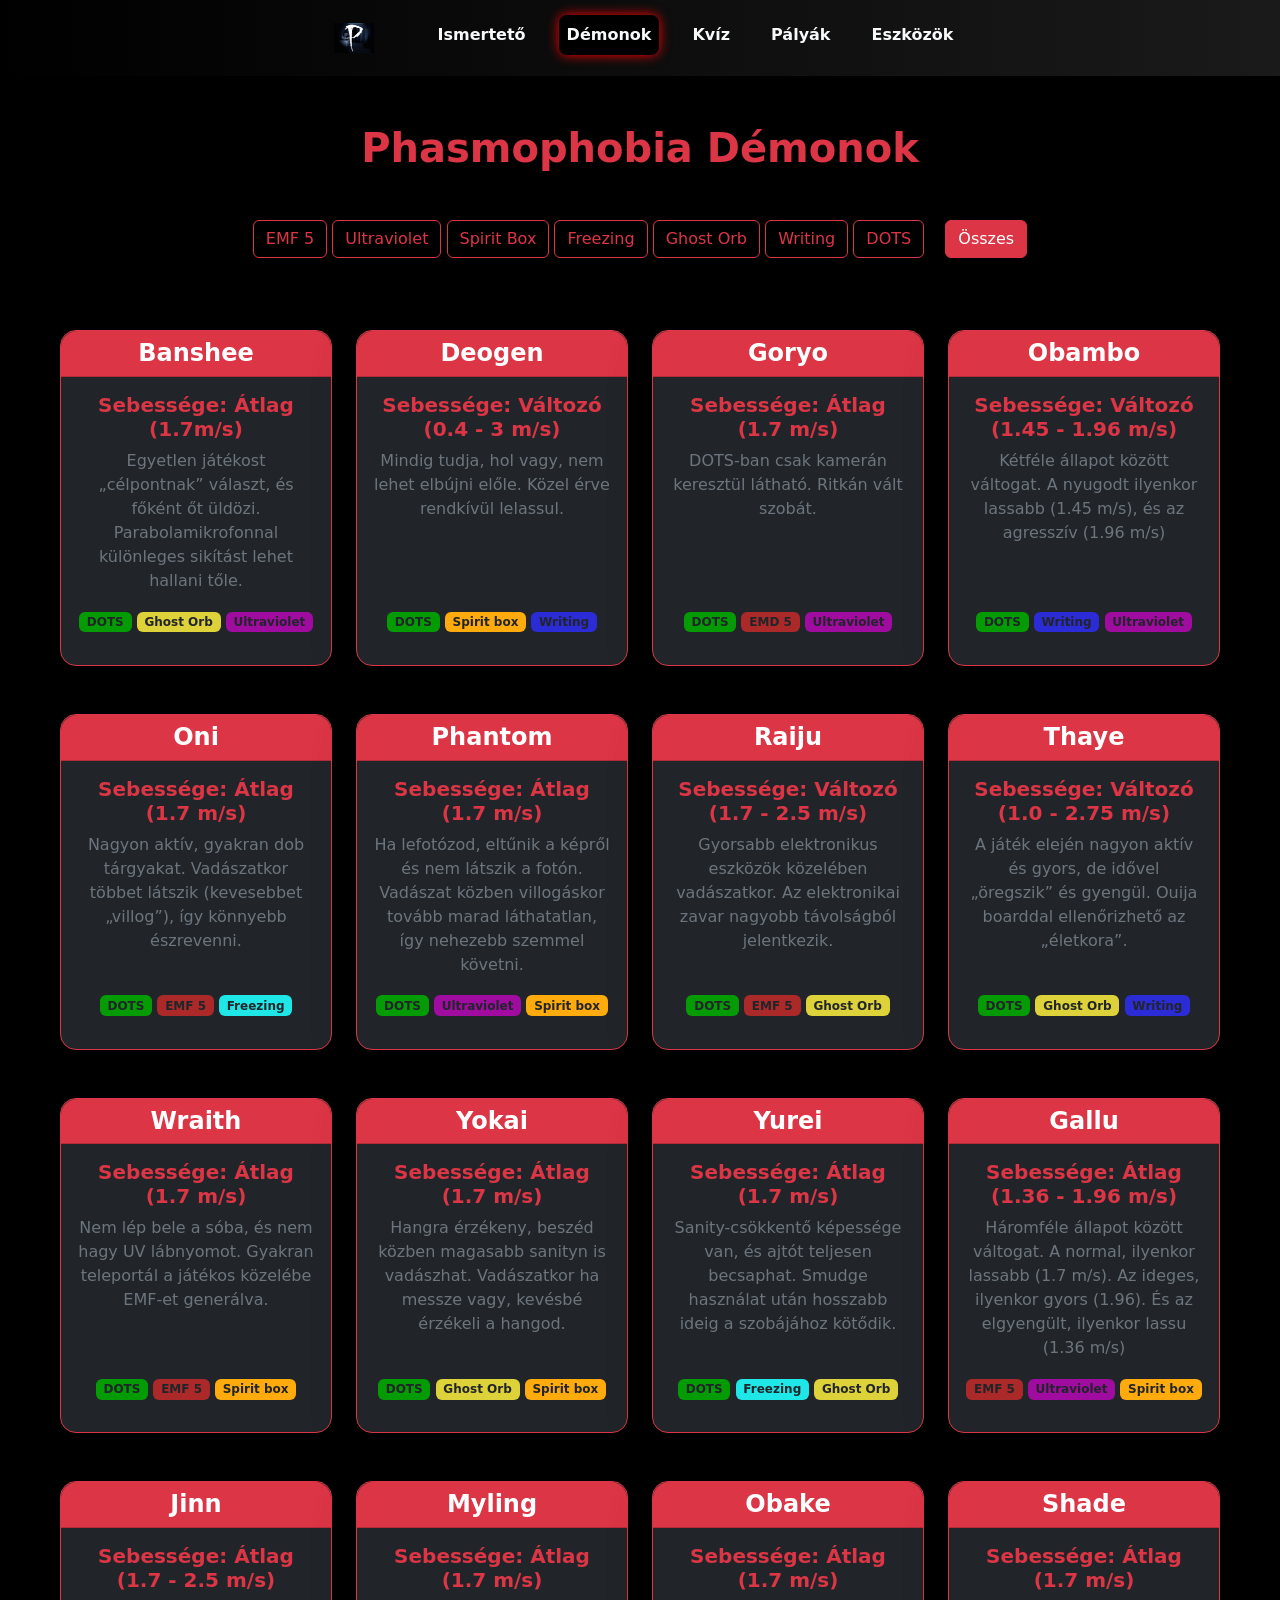
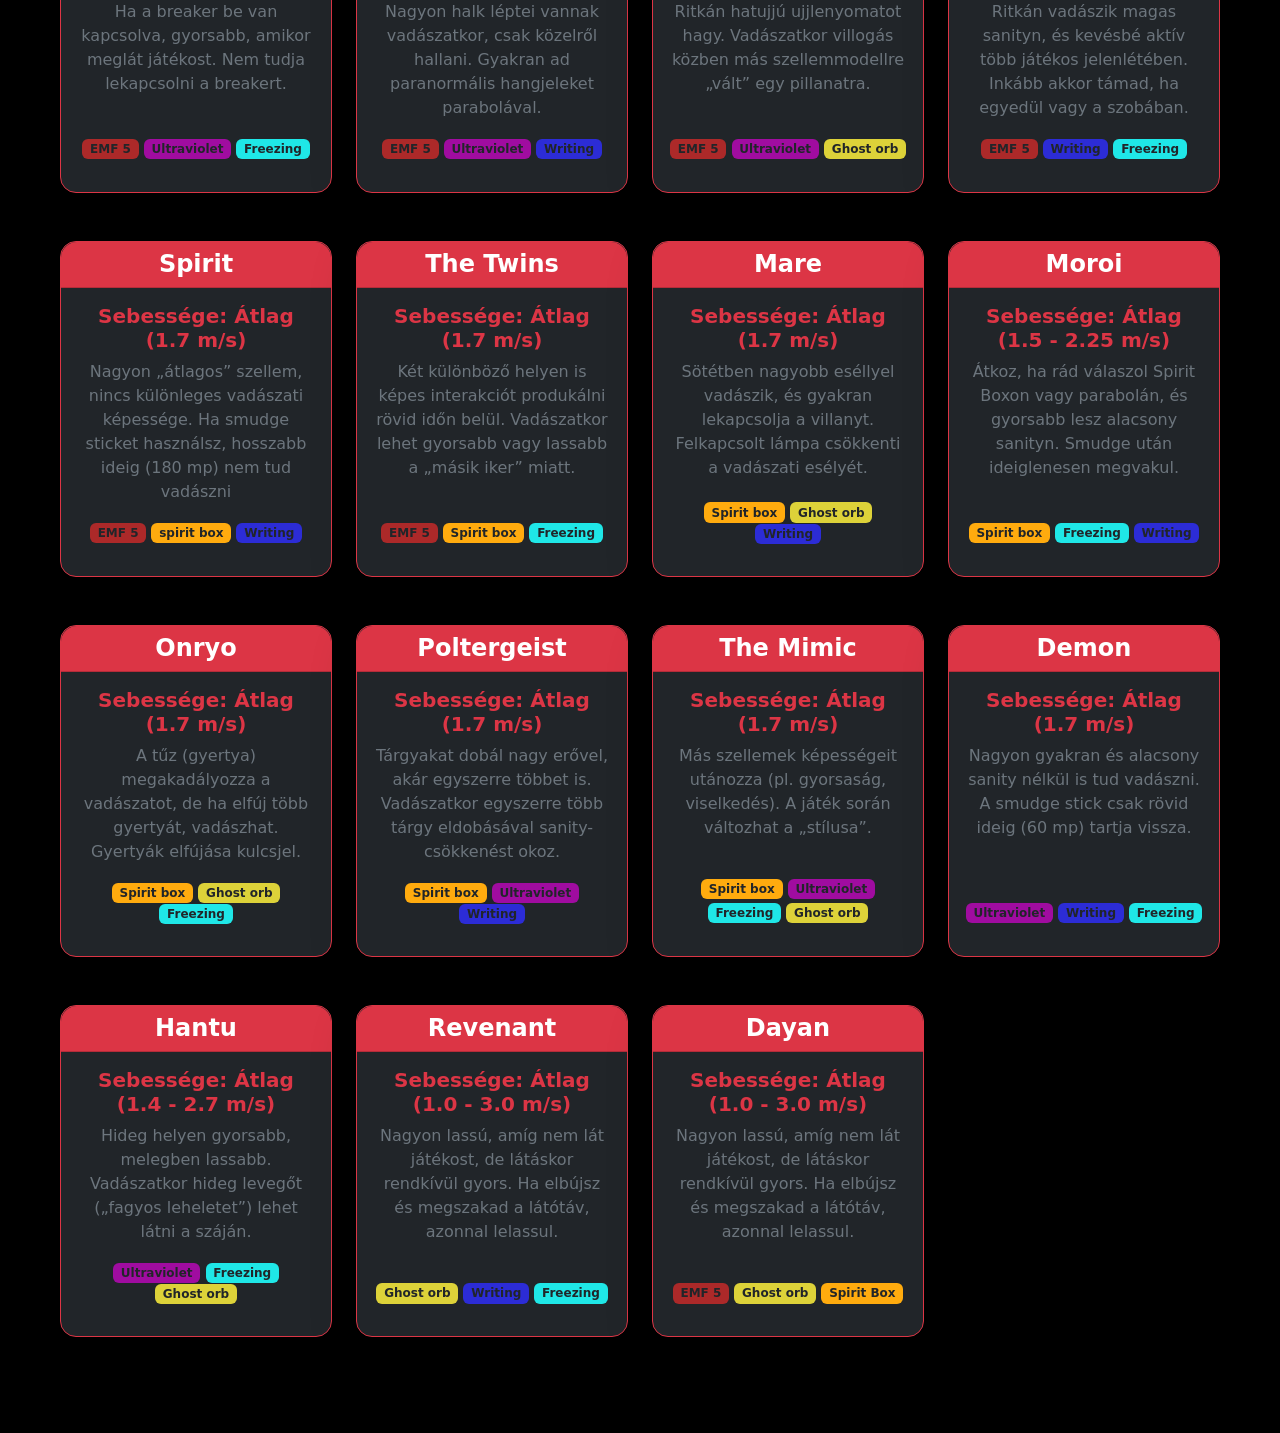
==== commit 7c9d49f6: "hamburger ikon megcsinalasa minden oldalon" ====
--- a/demon.html
+++ b/demon.html
@@ -8,30 +8,41 @@
 </head>
 <body class="bg-black text-light d-flex flex-column vh-100">
 
-    <nav class="navbar navbar-expand-sm bg-danger navbar-dark fixed-top justify-content-center">
-  <ul class="navbar-nav fw-bold">
-    <li class="nav-item">
-      <a class="nav-link text-light" href="index.html">Ismertető</a>
-    </li>
-
-    <li class="nav-item">
-      <a class="nav-link text-light active" href="demon.html">Démonok</a>
-    </li>
-
-    <li class="nav-item">
-      <a class="nav-link text-light" href="quiz.html">Kvíz</a>
-    </li>
-      <li class="nav-item">
-        <a class="nav-link text-light" href="palyak.html">Pályák</a>
-      </li>
-       <li class="nav-item">
-        <a class="nav-link text-light" href="eszkozok.html">Eszközök</a>
-      </li>
-  </ul>
-  <h1></h1>
-</nav>
-
-<h1 class="text-center mb-5 fw-bold">NAV BAR</h1>
+   <nav class="navbar navbar-expand-sm bg-danger navbar-dark sticky-top justify-content-center">
+    <div class="container">
+
+    <button class="navbar-toggler" type="button" data-bs-toggle="collapse" data-bs-target="#navbarNav">
+      <span class="navbar-toggler-icon"></span>
+    </button>
+
+    <div class="collapse navbar-collapse justify-content-center" id="navbarNav">
+      <ul class="navbar-nav">
+        <a class="navbar-brand" href="index.html">
+      <img src="kepek/1024x1024bb.png" alt="Logo" width="40" height="30" class="d-inline-block align-text-top">
+    </a>
+        <li class="nav-item">
+          <a class="nav-link text-light" href="index.html">Ismertető</a>
+        </li>
+
+        <li class="nav-item">
+          <a class="nav-link text-light active" href="demon.html">Démonok</a>
+        </li>
+
+        <li class="nav-item">
+          <a class="nav-link text-light" href="quiz.html">Kvíz</a>
+        </li>
+
+        <li class="nav-item">
+          <a class="nav-link text-light" href="palyak.html">Pályák</a>
+        </li>
+
+        <li class="nav-item">
+          <a class="nav-link text-light" href="eszkozok.html">Eszközök</a>
+        </li>
+      </ul>
+    </div>
+    </div>
+    </nav>
 
 <h1 class="text-center mb-5 text-danger fw-bold m-5">Phasmophobia Démonok</h1>
  
--- a/demonok.css
+++ b/demonok.css
@@ -58,7 +58,7 @@
 }
 
 .navbar a:hover {
-    background-color: #ff3333;
+    background-color: black;
     color: #fff;
     box-shadow: 0 0 10px rgba(255, 51, 51, 0.7);
 }
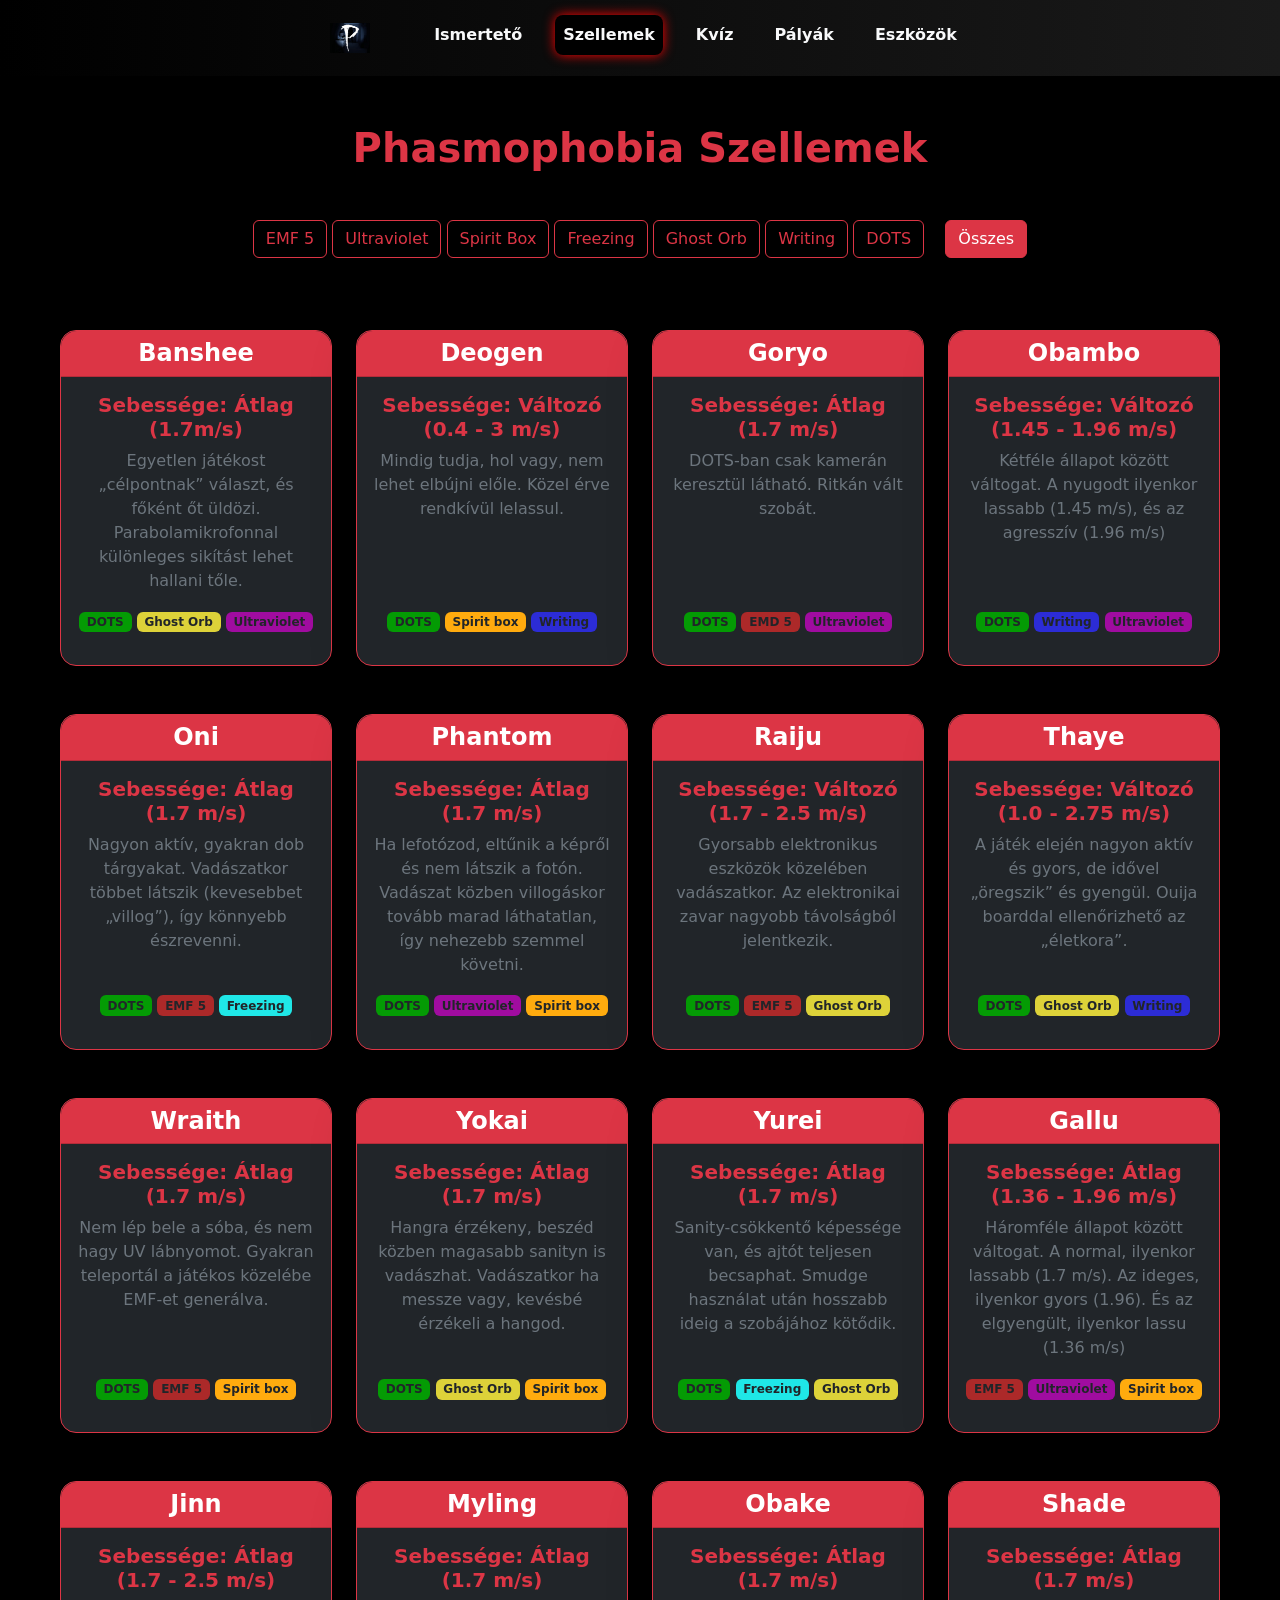
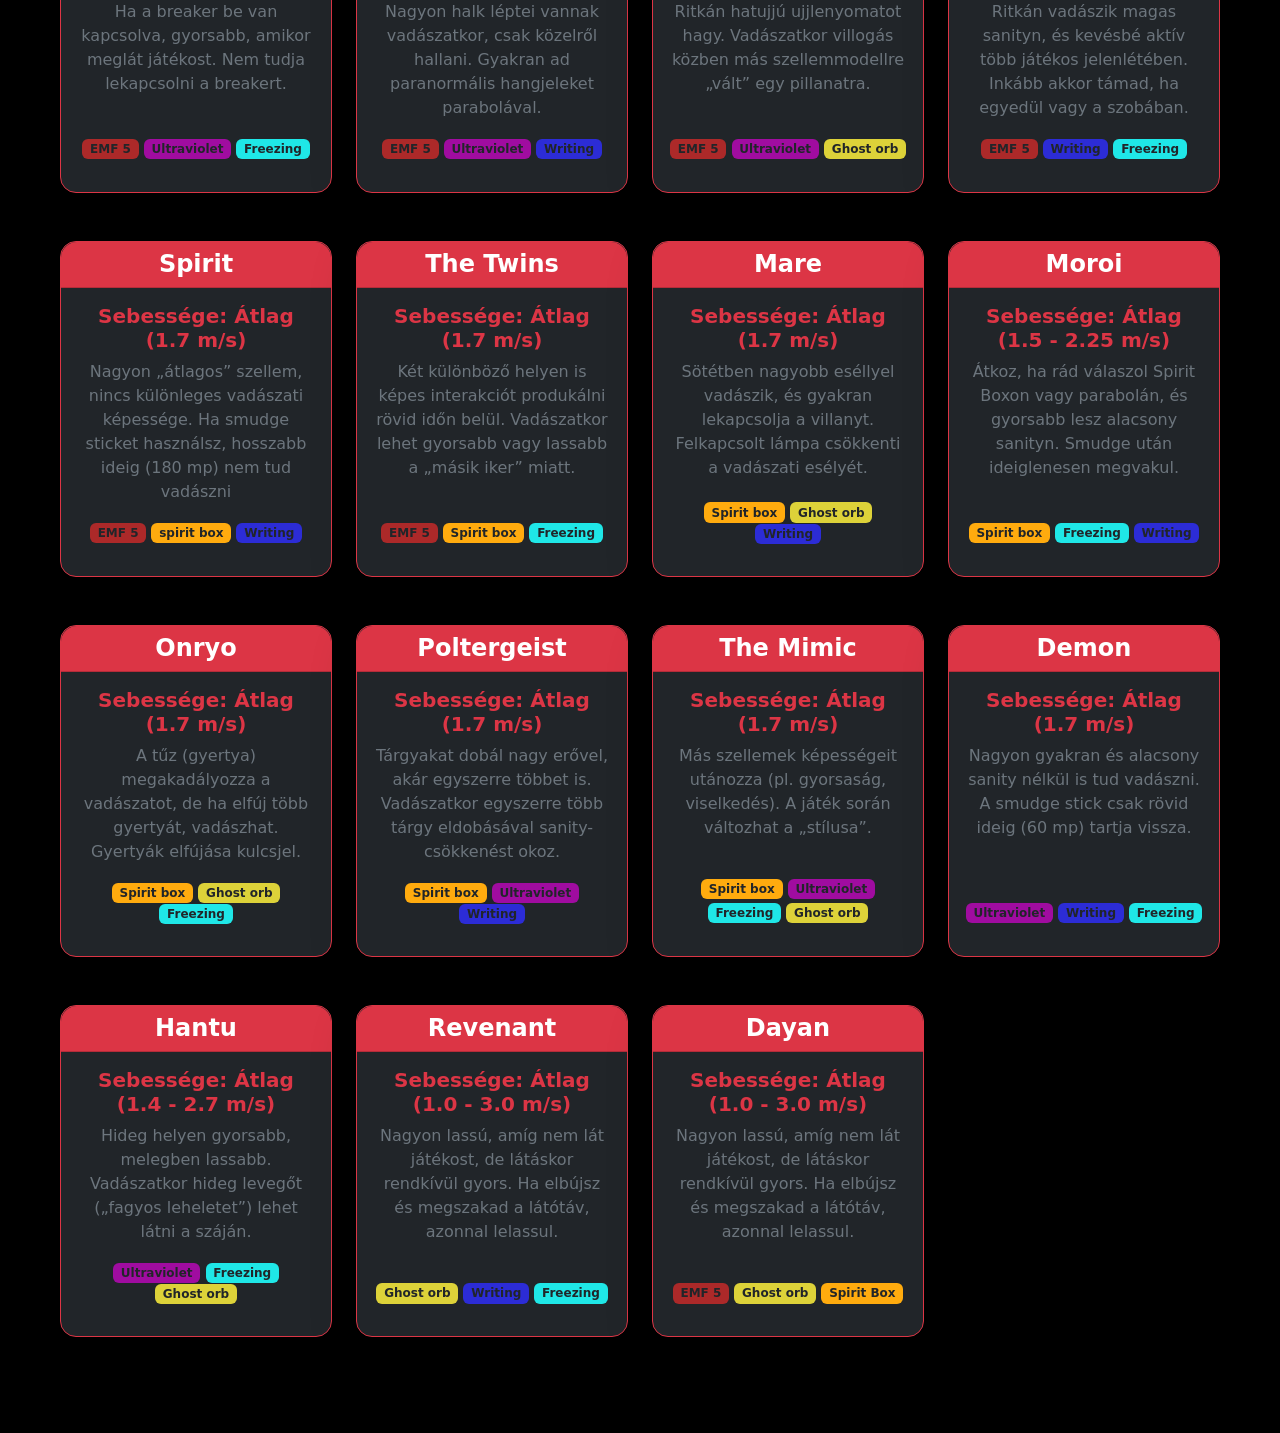
==== commit 78c70383: "demon atnevezese szellemre mindenhol" ====
--- a/demon.html
+++ b/demon.html
@@ -1,744 +1,776 @@
-<html lang="hu"><head>
+<html lang="hu">
+
+<head>
     <meta charset="UTF-8">
     <meta name="viewport" content="width=device-width, initial-scale=1">
-    <title>Démonok</title>
+    <title>Szellemek</title>
     <link rel="icon" type="image/x-icon" href="kepek/1024x1024bb.png">
     <link href="https://cdn.jsdelivr.net/npm/bootstrap@5.3.2/dist/css/bootstrap.min.css" rel="stylesheet">
     <link rel="stylesheet" href="demonok.css">
 </head>
+
 <body class="bg-black text-light d-flex flex-column vh-100">
 
-   <nav class="navbar navbar-expand-sm bg-danger navbar-dark sticky-top justify-content-center">
-    <div class="container">
-
-    <button class="navbar-toggler" type="button" data-bs-toggle="collapse" data-bs-target="#navbarNav">
-      <span class="navbar-toggler-icon"></span>
-    </button>
-
-    <div class="collapse navbar-collapse justify-content-center" id="navbarNav">
-      <ul class="navbar-nav">
-        <a class="navbar-brand" href="index.html">
-      <img src="kepek/1024x1024bb.png" alt="Logo" width="40" height="30" class="d-inline-block align-text-top">
-    </a>
-        <li class="nav-item">
-          <a class="nav-link text-light" href="index.html">Ismertető</a>
-        </li>
-
-        <li class="nav-item">
-          <a class="nav-link text-light active" href="demon.html">Démonok</a>
-        </li>
-
-        <li class="nav-item">
-          <a class="nav-link text-light" href="quiz.html">Kvíz</a>
-        </li>
-
-        <li class="nav-item">
-          <a class="nav-link text-light" href="palyak.html">Pályák</a>
-        </li>
-
-        <li class="nav-item">
-          <a class="nav-link text-light" href="eszkozok.html">Eszközök</a>
-        </li>
-      </ul>
+    <nav class="navbar navbar-expand-sm bg-danger navbar-dark sticky-top justify-content-center">
+        <div class="container">
+
+            <button class="navbar-toggler" type="button" data-bs-toggle="collapse" data-bs-target="#navbarNav">
+                <span class="navbar-toggler-icon"></span>
+            </button>
+
+            <div class="collapse navbar-collapse justify-content-center" id="navbarNav">
+                <ul class="navbar-nav">
+                    <a class="navbar-brand" href="index.html">
+                        <img src="kepek/1024x1024bb.png" alt="Logo" width="40" height="30"
+                            class="d-inline-block align-text-top">
+                    </a>
+                    <li class="nav-item">
+                        <a class="nav-link text-light" href="index.html">Ismertető</a>
+                    </li>
+
+                    <li class="nav-item">
+                        <a class="nav-link text-light active" href="demon.html">Szellemek</a>
+                    </li>
+
+                    <li class="nav-item">
+                        <a class="nav-link text-light" href="quiz.html">Kvíz</a>
+                    </li>
+
+                    <li class="nav-item">
+                        <a class="nav-link text-light" href="palyak.html">Pályák</a>
+                    </li>
+
+                    <li class="nav-item">
+                        <a class="nav-link text-light" href="eszkozok.html">Eszközök</a>
+                    </li>
+                </ul>
+            </div>
+        </div>
+    </nav>
+
+    <h1 class="text-center mb-5 text-danger fw-bold m-5">Phasmophobia Szellemek</h1>
+
+    <div class="mb-4 text-center">
+
+        <button class="btn btn-outline-danger filter-btn" data-filter="emf">EMF 5</button>
+        <button class="btn btn-outline-danger filter-btn" data-filter="ultraviolet">Ultraviolet</button>
+        <button class="btn btn-outline-danger filter-btn" data-filter="spirit_box">Spirit Box</button>
+        <button class="btn btn-outline-danger filter-btn" data-filter="freezing">Freezing</button>
+        <button class="btn btn-outline-danger filter-btn" data-filter="orb">Ghost Orb</button>
+        <button class="btn btn-outline-danger filter-btn" data-filter="writing">Writing</button>
+        <button class="btn btn-outline-danger filter-btn" data-filter="dots">DOTS</button>
+
+        <button class="btn btn-danger ms-3" id="resetFilter">Összes</button>
+
     </div>
-    </div>
-    </nav>
-
-<h1 class="text-center mb-5 text-danger fw-bold m-5">Phasmophobia Démonok</h1>
- 
-<div class="mb-4 text-center">
-
-    <button class="btn btn-outline-danger filter-btn" data-filter="emf">EMF 5</button>
-    <button class="btn btn-outline-danger filter-btn" data-filter="ultraviolet">Ultraviolet</button>
-    <button class="btn btn-outline-danger filter-btn" data-filter="spirit_box">Spirit Box</button>
-    <button class="btn btn-outline-danger filter-btn" data-filter="freezing">Freezing</button>
-    <button class="btn btn-outline-danger filter-btn" data-filter="orb">Ghost Orb</button>
-    <button class="btn btn-outline-danger filter-btn" data-filter="writing">Writing</button>
-    <button class="btn btn-outline-danger filter-btn" data-filter="dots">DOTS</button>
-
-    <button class="btn btn-danger ms-3" id="resetFilter">Összes</button>
-
-</div>
-
-<!-- Banshee -->
-<section>
-<div class="row m-5">
-    <div class="col-12 col-md-6 col-lg-3 mb-5 ghost-card" data-evidence="dots orb ultraviolet">
-        <div class="card bg-dark text-light border-danger shadow-lg rounded-4 h-100">
-            <h4 class="card-header bg-danger text-white text-center fw-bold rounded-top-4 ">Banshee</h4>
-        
-            <div class="card-body text-center d-flex flex-column">
-                <h5 class="card-title text-danger fw-bold">Sebessége: Átlag (1.7m/s)</h5>
-        
-                <p class="card-text text-secondary">
-                    Egyetlen játékost „célpontnak” választ, és főként őt üldözi. Parabolamikrofonnal különleges sikítást lehet hallani tőle.
-                </p>
-        
-                <div class="mb-3 mt-auto">
-                    <span class="badge dots text-dark">DOTS</span>
-                    <span class="badge orb text-dark">Ghost Orb</span>
-                    <span class="badge ultraviolet text-dark">Ultraviolet</span>
-                </div>
-            </div>
+
+    <!-- Banshee -->
+    <section>
+        <div class="row m-5">
+            <div class="col-12 col-md-6 col-lg-3 mb-5 ghost-card" data-evidence="dots orb ultraviolet">
+                <div class="card bg-dark text-light border-danger shadow-lg rounded-4 h-100">
+                    <h4 class="card-header bg-danger text-white text-center fw-bold rounded-top-4 ">Banshee</h4>
+
+                    <div class="card-body text-center d-flex flex-column">
+                        <h5 class="card-title text-danger fw-bold">Sebessége: Átlag (1.7m/s)</h5>
+
+                        <p class="card-text text-secondary">
+                            Egyetlen játékost „célpontnak” választ, és főként őt üldözi. Parabolamikrofonnal különleges
+                            sikítást lehet hallani tőle.
+                        </p>
+
+                        <div class="mb-3 mt-auto">
+                            <span class="badge dots text-dark">DOTS</span>
+                            <span class="badge orb text-dark">Ghost Orb</span>
+                            <span class="badge ultraviolet text-dark">Ultraviolet</span>
+                        </div>
+                    </div>
+                </div>
+            </div>
+
+            <!-- Deogen -->
+
+            <div class="col-12 col-md-6 col-lg-3 mb-5 ghost-card" data-evidence="dots spirit_box writing">
+                <div class="card bg-dark text-light border-danger shadow-lg rounded-4 h-100">
+
+                    <h4 class="card-header bg-danger text-white text-center fw-bold rounded-top-4 ">Deogen</h4>
+
+                    <div class="card-body text-center d-flex flex-column">
+                        <h5 class="card-title text-danger fw-bold">Sebessége: Változó (0.4 - 3 m/s)</h5>
+
+                        <p class="card-text text-secondary">
+                            Mindig tudja, hol vagy, nem lehet elbújni előle. Közel érve rendkívül lelassul.
+                        </p>
+
+                        <div class="mb-3 mt-auto">
+                            <span class="badge dots text-dark">DOTS</span>
+                            <span class="badge spirit_box text-dark">Spirit box</span>
+                            <span class="badge writing text-dark">Writing</span>
+                        </div>
+                    </div>
+                </div>
+            </div>
+
+
+
+            <!-- Goryo -->
+
+            <div class="col-12 col-md-6 col-lg-3 mb-5 ghost-card" data-evidence="dots emf ultraviolet">
+                <div class="card bg-dark text-light border-danger shadow-lg rounded-4 h-100">
+
+                    <h4 class="card-header bg-danger text-white text-center fw-bold rounded-top-4 ">Goryo</h4>
+
+                    <div class="card-body text-center d-flex flex-column">
+                        <h5 class="card-title text-danger fw-bold">Sebessége: Átlag (1.7 m/s)</h5>
+
+                        <p class="card-text text-secondary">
+                            DOTS-ban csak kamerán keresztül látható. Ritkán vált szobát.
+                        </p>
+
+                        <div class="mb-3 mt-auto">
+                            <span class="badge dots text-dark">DOTS</span>
+                            <span class="badge emf text-dark">EMD 5</span>
+                            <span class="badge ultraviolet text-dark">Ultraviolet</span>
+                        </div>
+                    </div>
+                </div>
+            </div>
+
+            <!-- Obambo -->
+
+            <div class="col-12 col-md-6 col-lg-3 mb-5 ghost-card" data-evidence="dots writing ultraviolet">
+                <div class="card bg-dark text-light border-danger shadow-lg rounded-4 h-100">
+
+                    <h4 class="card-header bg-danger text-white text-center fw-bold rounded-top-4 ">Obambo</h4>
+
+                    <div class="card-body text-center d-flex flex-column">
+                        <h5 class="card-title text-danger fw-bold">Sebessége: Változó (1.45 - 1.96 m/s)</h5>
+
+                        <p class="card-text text-secondary">
+                            Kétféle állapot között váltogat. A nyugodt ilyenkor lassabb (1.45 m/s), és az agresszív
+                            (1.96 m/s)
+                        </p>
+
+                        <div class="mb-3 mt-auto">
+                            <span class="badge dots text-dark">DOTS</span>
+                            <span class="badge writing text-dark">Writing</span>
+                            <span class="badge ultraviolet text-dark">Ultraviolet</span>
+                        </div>
+                    </div>
+                </div>
+            </div>
+
+            <!-- Oni -->
+
+            <div class="col-12 col-md-6 col-lg-3 mb-5 ghost-card" data-evidence="dots emf freezing">
+                <div class="card bg-dark text-light border-danger shadow-lg rounded-4 h-100">
+
+                    <h4 class="card-header bg-danger text-white text-center fw-bold rounded-top-4 ">Oni</h4>
+
+                    <div class="card-body text-center d-flex flex-column">
+                        <h5 class="card-title text-danger fw-bold">Sebessége: Átlag (1.7 m/s)</h5>
+
+                        <p class="card-text text-secondary">
+                            Nagyon aktív, gyakran dob tárgyakat. Vadászatkor többet látszik (kevesebbet „villog”), így
+                            könnyebb észrevenni.
+                        </p>
+
+                        <div class="mb-3 mt-auto">
+                            <span class="badge dots text-dark">DOTS</span>
+                            <span class="badge emf text-dark">EMF 5</span>
+                            <span class="badge freezing text-dark">Freezing</span>
+                        </div>
+                    </div>
+                </div>
+            </div>
+
+            <!-- Phantom -->
+
+            <div class="col-12 col-md-6 col-lg-3 mb-5 ghost-card" data-evidence="dots ultraviolet spirit_box">
+                <div class="card bg-dark text-light border-danger shadow-lg rounded-4 h-100">
+
+                    <h4 class="card-header bg-danger text-white text-center fw-bold rounded-top-4 ">Phantom</h4>
+
+                    <div class="card-body text-center d-flex flex-column">
+                        <h5 class="card-title text-danger fw-bold">Sebessége: Átlag (1.7 m/s)</h5>
+
+                        <p class="card-text text-secondary">
+                            Ha lefotózod, eltűnik a képről és nem látszik a fotón. Vadászat közben villogáskor tovább
+                            marad láthatatlan, így nehezebb szemmel követni.
+                        </p>
+
+                        <div class="mb-3 mt-auto">
+                            <span class="badge dots text-dark">DOTS</span>
+                            <span class="badge ultraviolet text-dark">Ultraviolet</span>
+                            <span class="badge spirit_box text-dark">Spirit box</span>
+                        </div>
+                    </div>
+                </div>
+            </div>
+
+            <!-- Raiju -->
+
+            <div class="col-12 col-md-6 col-lg-3 mb-5 ghost-card" data-evidence="dots emf orb">
+                <div class="card bg-dark text-light border-danger shadow-lg rounded-4 h-100">
+
+                    <h4 class="card-header bg-danger text-white text-center fw-bold rounded-top-4 ">Raiju</h4>
+
+                    <div class="card-body text-center d-flex flex-column">
+                        <h5 class="card-title text-danger fw-bold">Sebessége: Változó (1.7 - 2.5 m/s)</h5>
+
+                        <p class="card-text text-secondary">
+                            Gyorsabb elektronikus eszközök közelében vadászatkor. Az elektronikai zavar nagyobb
+                            távolságból jelentkezik.
+                        </p>
+
+                        <div class="mb-3 mt-auto">
+                            <span class="badge dots text-dark">DOTS</span>
+                            <span class="badge emf text-dark">EMF 5</span>
+                            <span class="badge orb text-dark">Ghost Orb</span>
+                        </div>
+                    </div>
+                </div>
+            </div>
+
+            <!-- Thaye -->
+
+            <div class="col-12 col-md-6 col-lg-3 mb-5 ghost-card" data-evidence="dots orb writing">
+                <div class="card bg-dark text-light border-danger shadow-lg rounded-4 h-100">
+
+                    <h4 class="card-header bg-danger text-white text-center fw-bold rounded-top-4 ">Thaye</h4>
+
+                    <div class="card-body text-center d-flex flex-column">
+                        <h5 class="card-title text-danger fw-bold">Sebessége: Változó (1.0 - 2.75 m/s)</h5>
+
+                        <p class="card-text text-secondary">
+                            A játék elején nagyon aktív és gyors, de idővel „öregszik” és gyengül. Ouija boarddal
+                            ellenőrizhető az „életkora”.
+                        </p>
+
+                        <div class="mb-3 mt-auto">
+                            <span class="badge dots text-dark">DOTS</span>
+                            <span class="badge orb text-dark">Ghost Orb</span>
+                            <span class="badge writing text-dark">Writing</span>
+                        </div>
+                    </div>
+                </div>
+            </div>
+
+            <!-- Wraith -->
+
+            <div class="col-12 col-md-6 col-lg-3 mb-5 ghost-card" data-evidence="dots emf spirit_box">
+                <div class="card bg-dark text-light border-danger shadow-lg rounded-4 h-100">
+
+                    <h4 class="card-header bg-danger text-white text-center fw-bold rounded-top-4 ">Wraith</h4>
+
+                    <div class="card-body text-center d-flex flex-column">
+                        <h5 class="card-title text-danger fw-bold">Sebessége: Átlag (1.7 m/s)</h5>
+
+                        <p class="card-text text-secondary">
+                            Nem lép bele a sóba, és nem hagy UV lábnyomot. Gyakran teleportál a játékos közelébe EMF-et
+                            generálva.
+                        </p>
+
+                        <div class="mb-3 mt-auto">
+                            <span class="badge dots text-dark">DOTS</span>
+                            <span class="badge emf text-dark">EMF 5</span>
+                            <span class="badge spirit_box text-dark">Spirit box</span>
+                        </div>
+                    </div>
+                </div>
+            </div>
+
+            <!-- Yokai -->
+
+            <div class="col-12 col-md-6 col-lg-3 mb-5 ghost-card" data-evidence="dots orb spirit_box">
+                <div class="card bg-dark text-light border-danger shadow-lg rounded-4 h-100">
+
+                    <h4 class="card-header bg-danger text-white text-center fw-bold rounded-top-4 ">Yokai</h4>
+
+                    <div class="card-body text-center d-flex flex-column">
+                        <h5 class="card-title text-danger fw-bold">Sebessége: Átlag (1.7 m/s)</h5>
+
+                        <p class="card-text text-secondary">
+                            Hangra érzékeny, beszéd közben magasabb sanityn is vadászhat. Vadászatkor ha messze vagy,
+                            kevésbé érzékeli a hangod.
+                        </p>
+
+                        <div class="mb-3 mt-auto">
+                            <span class="badge dots text-dark">DOTS</span>
+                            <span class="badge orb text-dark">Ghost Orb</span>
+                            <span class="badge spirit_box text-dark">Spirit box</span>
+                        </div>
+                    </div>
+                </div>
+            </div>
+
+            <!-- Yurei -->
+
+            <div class="col-12 col-md-6 col-lg-3 mb-5 ghost-card" data-evidence="dots freezing orb">
+                <div class="card bg-dark text-light border-danger shadow-lg rounded-4 h-100">
+
+                    <h4 class="card-header bg-danger text-white text-center fw-bold rounded-top-4 ">Yurei</h4>
+
+                    <div class="card-body text-center d-flex flex-column">
+                        <h5 class="card-title text-danger fw-bold">Sebessége: Átlag (1.7 m/s)</h5>
+
+                        <p class="card-text text-secondary">
+                            Sanity-csökkentő képessége van, és ajtót teljesen becsaphat. Smudge használat után hosszabb
+                            ideig a szobájához kötődik.
+                        </p>
+
+                        <div class="mb-3 mt-auto">
+                            <span class="badge dots text-dark">DOTS</span>
+                            <span class="badge freezing text-dark">Freezing</span>
+                            <span class="badge orb text-dark">Ghost Orb</span>
+                        </div>
+                    </div>
+                </div>
+            </div>
+
+            <!-- Gallu -->
+
+            <div class="col-12 col-md-6 col-lg-3 mb-5 ghost-card" data-evidence="emf ultraviolet spirit_box">
+                <div class="card bg-dark text-light border-danger shadow-lg rounded-4 h-100">
+
+                    <h4 class="card-header bg-danger text-white text-center fw-bold rounded-top-4 ">Gallu</h4>
+
+                    <div class="card-body text-center d-flex flex-column">
+                        <h5 class="card-title text-danger fw-bold">Sebessége: Átlag (1.36 - 1.96 m/s)</h5>
+
+                        <p class="card-text text-secondary">
+                            Háromféle állapot között váltogat. A normal, ilyenkor lassabb (1.7 m/s). Az ideges, ilyenkor
+                            gyors (1.96). És az elgyengült, ilyenkor lassu (1.36 m/s)
+                        </p>
+
+                        <div class="mb-3 mt-auto">
+                            <span class="badge emf text-dark">EMF 5</span>
+                            <span class="badge ultraviolet text-dark">Ultraviolet</span>
+                            <span class="badge spirit_box text-dark">Spirit box </span>
+                        </div>
+                    </div>
+                </div>
+            </div>
+
+            <!-- Jinn -->
+
+            <div class="col-12 col-md-6 col-lg-3 mb-5 ghost-card" data-evidence="emf ultraviolet freezing">
+                <div class="card bg-dark text-light border-danger shadow-lg rounded-4 h-100">
+
+                    <h4 class="card-header bg-danger text-white text-center fw-bold rounded-top-4 ">Jinn </h4>
+
+                    <div class="card-body text-center d-flex flex-column">
+                        <h5 class="card-title text-danger fw-bold">Sebessége: Átlag (1.7 - 2.5 m/s)</h5>
+
+                        <p class="card-text text-secondary">
+                            Ha a breaker be van kapcsolva, gyorsabb, amikor meglát játékost. Nem tudja lekapcsolni a
+                            breakert.
+                        </p>
+
+                        <div class="mb-3 mt-auto">
+                            <span class="badge emf text-dark">EMF 5</span>
+                            <span class="badge ultraviolet text-dark">Ultraviolet</span>
+                            <span class="badge freezing text-dark"> Freezing </span>
+                        </div>
+                    </div>
+                </div>
+            </div>
+
+            <!-- Myling -->
+
+            <div class="col-12 col-md-6 col-lg-3 mb-5 ghost-card" data-evidence="emf ultraviolet writing">
+                <div class="card bg-dark text-light border-danger shadow-lg rounded-4 h-100">
+
+                    <h4 class="card-header bg-danger text-white text-center fw-bold rounded-top-4 ">Myling</h4>
+
+                    <div class="card-body text-center d-flex flex-column">
+                        <h5 class="card-title text-danger fw-bold">Sebessége: Átlag (1.7 m/s)</h5>
+
+                        <p class="card-text text-secondary">
+                            Nagyon halk léptei vannak vadászatkor, csak közelről hallani. Gyakran ad paranormális
+                            hangjeleket parabolával.
+                        </p>
+
+                        <div class="mb-3 mt-auto">
+                            <span class="badge emf text-dark">EMF 5</span>
+                            <span class="badge ultraviolet text-dark">Ultraviolet</span>
+                            <span class="badge writing text-dark">Writing </span>
+                        </div>
+                    </div>
+                </div>
+            </div>
+
+            <!-- Obake -->
+
+            <div class="col-12 col-md-6 col-lg-3 mb-5 ghost-card" data-evidence="emf ultraviolet ghost-orb">
+                <div class="card bg-dark text-light border-danger shadow-lg rounded-4 h-100">
+
+                    <h4 class="card-header bg-danger text-white text-center fw-bold rounded-top-4 ">Obake</h4>
+
+                    <div class="card-body text-center d-flex flex-column">
+                        <h5 class="card-title text-danger fw-bold">Sebessége: Átlag (1.7 m/s)</h5>
+
+                        <p class="card-text text-secondary">
+                            Ritkán hatujjú ujjlenyomatot hagy. Vadászatkor villogás közben más szellemmodellre „vált”
+                            egy pillanatra.
+                        </p>
+
+                        <div class="mb-3 mt-auto">
+                            <span class="badge emf text-dark">EMF 5</span>
+                            <span class="badge ultraviolet text-dark">Ultraviolet</span>
+                            <span class="badge orb text-dark">Ghost orb </span>
+                        </div>
+                    </div>
+                </div>
+            </div>
+
+            <!-- Shade -->
+
+            <div class="col-12 col-md-6 col-lg-3 mb-5 ghost-card" data-evidence="emf writing freezing">
+                <div class="card bg-dark text-light border-danger shadow-lg rounded-4 h-100">
+
+                    <h4 class="card-header bg-danger text-white text-center fw-bold rounded-top-4 ">Shade</h4>
+
+                    <div class="card-body text-center d-flex flex-column">
+                        <h5 class="card-title text-danger fw-bold">Sebessége: Átlag (1.7 m/s)</h5>
+
+                        <p class="card-text text-secondary">
+                            Ritkán vadászik magas sanityn, és kevésbé aktív több játékos jelenlétében. Inkább akkor
+                            támad, ha egyedül vagy a szobában.
+                        </p>
+
+                        <div class="mb-3 mt-auto">
+                            <span class="badge emf text-dark">EMF 5</span>
+                            <span class="badge writing text-dark">Writing</span>
+                            <span class="badge freezing text-dark">Freezing </span>
+                        </div>
+                    </div>
+                </div>
+            </div>
+
+            <!-- Spirit -->
+
+            <div class="col-12 col-md-6 col-lg-3 mb-5 ghost-card" data-evidence="emf writing spirit_box">
+                <div class="card bg-dark text-light border-danger shadow-lg rounded-4 h-100">
+
+                    <h4 class="card-header bg-danger text-white text-center fw-bold rounded-top-4 ">Spirit</h4>
+
+                    <div class="card-body text-center d-flex flex-column">
+                        <h5 class="card-title text-danger fw-bold">Sebessége: Átlag (1.7 m/s)</h5>
+
+                        <p class="card-text text-secondary">
+                            Nagyon „átlagos” szellem, nincs különleges vadászati képessége. Ha smudge sticket használsz,
+                            hosszabb ideig (180 mp) nem tud vadászni
+                        </p>
+
+                        <div class="mb-3 mt-auto">
+                            <span class="badge emf text-dark">EMF 5</span>
+                            <span class="badge spirit_box text-dark">spirit box</span>
+                            <span class="badge writing text-dark">Writing </span>
+                        </div>
+                    </div>
+                </div>
+            </div>
+
+            <!-- The twins -->
+
+            <div class="col-12 col-md-6 col-lg-3 mb-5 ghost-card" data-evidence="emf freezing spirit_box">
+                <div class="card bg-dark text-light border-danger shadow-lg rounded-4 h-100">
+
+                    <h4 class="card-header bg-danger text-white text-center fw-bold rounded-top-4 ">The Twins</h4>
+
+                    <div class="card-body text-center d-flex flex-column">
+                        <h5 class="card-title text-danger fw-bold">Sebessége: Átlag (1.7 m/s)</h5>
+
+                        <p class="card-text text-secondary">
+                            Két különböző helyen is képes interakciót produkálni rövid időn belül. Vadászatkor lehet
+                            gyorsabb vagy lassabb a „másik iker” miatt.
+                        </p>
+
+                        <div class="mb-3 mt-auto">
+                            <span class="badge emf text-dark">EMF 5</span>
+                            <span class="badge spirit_box text-dark">Spirit box</span>
+                            <span class="badge freezing text-dark">Freezing </span>
+                        </div>
+                    </div>
+                </div>
+            </div>
+
+
+            <!-- Mare -->
+
+            <div class="col-12 col-md-6 col-lg-3 mb-5 ghost-card" data-evidence="writing orb spirit_box">
+                <div class="card bg-dark text-light border-danger shadow-lg rounded-4 h-100">
+
+                    <h4 class="card-header bg-danger text-white text-center fw-bold rounded-top-4 ">Mare</h4>
+
+                    <div class="card-body text-center d-flex flex-column">
+                        <h5 class="card-title text-danger fw-bold">Sebessége: Átlag (1.7 m/s)</h5>
+
+                        <p class="card-text text-secondary">
+                            Sötétben nagyobb eséllyel vadászik, és gyakran lekapcsolja a villanyt. Felkapcsolt lámpa
+                            csökkenti a vadászati esélyét.
+                        </p>
+
+                        <div class="mb-3 mt-auto">
+                            <span class="badge spirit_box text-dark">Spirit box</span>
+                            <span class="badge orb text-dark">Ghost orb</span>
+                            <span class="badge writing text-dark">Writing </span>
+                        </div>
+                    </div>
+                </div>
+            </div>
+
+
+            <!-- Moroi -->
+
+            <div class="col-12 col-md-6 col-lg-3 mb-5 ghost-card" data-evidence="writing freezing spirit_box">
+                <div class="card bg-dark text-light border-danger shadow-lg rounded-4 h-100">
+
+                    <h4 class="card-header bg-danger text-white text-center fw-bold rounded-top-4 ">Moroi</h4>
+
+                    <div class="card-body text-center d-flex flex-column">
+                        <h5 class="card-title text-danger fw-bold">Sebessége: Átlag (1.5 - 2.25 m/s)</h5>
+
+                        <p class="card-text text-secondary">
+                            Átkoz, ha rád válaszol Spirit Boxon vagy parabolán, és gyorsabb lesz alacsony sanityn.
+                            Smudge után ideiglenesen megvakul.
+                        </p>
+
+                        <div class="mb-3 mt-auto">
+                            <span class="badge spirit_box text-dark">Spirit box</span>
+                            <span class="badge freezing text-dark">Freezing</span>
+                            <span class="badge writing text-dark">Writing </span>
+                        </div>
+                    </div>
+                </div>
+            </div>
+
+            <!-- Onryo -->
+
+            <div class="col-12 col-md-6 col-lg-3 mb-5 ghost-card" data-evidence="orb freezing spirit_box">
+                <div class="card bg-dark text-light border-danger shadow-lg rounded-4 h-100">
+
+                    <h4 class="card-header bg-danger text-white text-center fw-bold rounded-top-4 ">Onryo</h4>
+
+                    <div class="card-body text-center d-flex flex-column">
+                        <h5 class="card-title text-danger fw-bold">Sebessége: Átlag (1.7 m/s)</h5>
+
+                        <p class="card-text text-secondary">
+                            A tűz (gyertya) megakadályozza a vadászatot, de ha elfúj több gyertyát, vadászhat. Gyertyák
+                            elfújása kulcsjel.
+                        </p>
+
+                        <div class="mb-3 mt-auto">
+                            <span class="badge spirit_box text-dark">Spirit box</span>
+                            <span class="badge orb text-dark">Ghost orb</span>
+                            <span class="badge freezing text-dark">Freezing </span>
+                        </div>
+                    </div>
+                </div>
+            </div>
+
+            <!-- Poltergeist -->
+
+            <div class="col-12 col-md-6 col-lg-3 mb-5 ghost-card" data-evidence="writing ultraviolet spirit_box">
+                <div class="card bg-dark text-light border-danger shadow-lg rounded-4 h-100">
+
+                    <h4 class="card-header bg-danger text-white text-center fw-bold rounded-top-4 ">Poltergeist</h4>
+
+                    <div class="card-body text-center d-flex flex-column">
+                        <h5 class="card-title text-danger fw-bold">Sebessége: Átlag (1.7 m/s)</h5>
+
+                        <p class="card-text text-secondary">
+                            Tárgyakat dobál nagy erővel, akár egyszerre többet is. Vadászatkor egyszerre több tárgy
+                            eldobásával sanity-csökkenést okoz.
+                        </p>
+
+                        <div class="mb-3 mt-auto">
+                            <span class="badge spirit_box text-dark">Spirit box</span>
+                            <span class="badge ultraviolet text-dark">Ultraviolet</span>
+                            <span class="badge writing text-dark">Writing </span>
+                        </div>
+                    </div>
+                </div>
+            </div>
+
+
+            <!-- The Mimic -->
+
+            <div class="col-12 col-md-6 col-lg-3 mb-5 ghost-card" data-evidence="orb freezing spirit_box ultraviolet">
+                <div class="card bg-dark text-light border-danger shadow-lg rounded-4 h-100">
+
+                    <h4 class="card-header bg-danger text-white text-center fw-bold rounded-top-4 ">The Mimic</h4>
+
+                    <div class="card-body text-center d-flex flex-column">
+                        <h5 class="card-title text-danger fw-bold">Sebessége: Átlag (1.7 m/s)</h5>
+
+                        <p class="card-text text-secondary">
+                            Más szellemek képességeit utánozza (pl. gyorsaság, viselkedés). A játék során változhat a
+                            „stílusa”.
+                        </p>
+
+                        <div class="mb-3 mt-auto">
+                            <span class="badge spirit_box text-dark">Spirit box</span>
+                            <span class="badge ultraviolet text-dark">Ultraviolet</span>
+                            <span class="badge freezing text-dark">Freezing </span>
+                            <span class="badge orb text-dark">Ghost orb </span>
+                        </div>
+                    </div>
+                </div>
+            </div>
+
+            <!-- Demon  -->
+
+            <div class="col-12 col-md-6 col-lg-3 mb-5 ghost-card" data-evidence="writing ultraviolet freezing">
+                <div class="card bg-dark text-light border-danger shadow-lg rounded-4 h-100">
+
+                    <h4 class="card-header bg-danger text-white text-center fw-bold rounded-top-4 ">Demon</h4>
+
+                    <div class="card-body text-center d-flex flex-column">
+                        <h5 class="card-title text-danger fw-bold">Sebessége: Átlag (1.7 m/s)</h5>
+
+                        <p class="card-text text-secondary">
+                            Nagyon gyakran és alacsony sanity nélkül is tud vadászni. A smudge stick csak rövid ideig
+                            (60 mp) tartja vissza.
+                        </p>
+
+                        <div class="mb-3 mt-auto">
+                            <span class="badge ultraviolet text-dark">Ultraviolet</span>
+                            <span class="badge writing text-dark">Writing </span>
+                            <span class="badge freezing text-dark">Freezing</span>
+                        </div>
+                    </div>
+                </div>
+            </div>
+
+            <!-- Hantu  -->
+
+            <div class="col-12 col-md-6 col-lg-3 mb-5 ghost-card" data-evidence="freezing ultraviolet orb">
+                <div class="card bg-dark text-light border-danger shadow-lg rounded-4 h-100">
+
+                    <h4 class="card-header bg-danger text-white text-center fw-bold rounded-top-4 ">Hantu</h4>
+
+                    <div class="card-body text-center d-flex flex-column">
+                        <h5 class="card-title text-danger fw-bold">Sebessége: Átlag (1.4 - 2.7 m/s)</h5>
+
+                        <p class="card-text text-secondary">
+                            Hideg helyen gyorsabb, melegben lassabb. Vadászatkor hideg levegőt („fagyos leheletet”)
+                            lehet látni a száján.
+                        </p>
+
+                        <div class="mb-3 mt-auto">
+                            <span class="badge ultraviolet text-dark">Ultraviolet</span>
+                            <span class="badge freezing text-dark">Freezing </span>
+                            <span class="badge orb text-dark">Ghost orb</span>
+                        </div>
+                    </div>
+                </div>
+            </div>
+
+            <!-- Revenant  -->
+
+            <div class="col-12 col-md-6 col-lg-3 mb-5 ghost-card" data-evidence="writing orb freezing">
+                <div class="card bg-dark text-light border-danger shadow-lg rounded-4 h-100">
+
+                    <h4 class="card-header bg-danger text-white text-center fw-bold rounded-top-4 ">Revenant</h4>
+
+                    <div class="card-body text-center d-flex flex-column">
+                        <h5 class="card-title text-danger fw-bold">Sebessége: Átlag (1.0 - 3.0 m/s)</h5>
+
+                        <p class="card-text text-secondary">
+                            Nagyon lassú, amíg nem lát játékost, de látáskor rendkívül gyors. Ha elbújsz és megszakad a
+                            látótáv, azonnal lelassul.
+                        </p>
+
+                        <div class="mb-3 mt-auto">
+                            <span class="badge orb text-dark">Ghost orb</span>
+                            <span class="badge writing text-dark">Writing </span>
+                            <span class="badge freezing text-dark">Freezing</span>
+                        </div>
+                    </div>
+                </div>
+            </div>
+
+            <!-- Dayan  -->
+
+            <div class="col-12 col-md-6 col-lg-3 mb-5 ghost-card" data-evidence="emf orb spirit_box">
+                <div class="card bg-dark text-light border-danger shadow-lg rounded-4 h-100">
+
+                    <h4 class="card-header bg-danger text-white text-center fw-bold rounded-top-4 ">Dayan</h4>
+
+                    <div class="card-body text-center d-flex flex-column">
+                        <h5 class="card-title text-danger fw-bold">Sebessége: Átlag (1.0 - 3.0 m/s)</h5>
+
+                        <p class="card-text text-secondary">
+                            Nagyon lassú, amíg nem lát játékost, de látáskor rendkívül gyors. Ha elbújsz és megszakad a
+                            látótáv, azonnal lelassul.
+                        </p>
+
+                        <div class="mb-3 mt-auto">
+                            <span class="badge emf text-dark">EMF 5</span>
+                            <span class="badge orb text-dark">Ghost orb </span>
+                            <span class="badge spirit_box text-dark">Spirit Box</span>
+                        </div>
+                    </div>
+                </div>
+            </div>
+
+
+
+
+            <script>
+                const buttons = document.querySelectorAll(".filter-btn");
+                const cards = document.querySelectorAll(".ghost-card");
+                const resetBtn = document.getElementById("resetFilter");
+
+                buttons.forEach(button => {
+                    button.addEventListener("click", () => {
+
+                        // Aktív állapot váltás
+                        button.classList.toggle("active");
+                        button.classList.toggle("btn-danger");
+                        button.classList.toggle("btn-outline-danger");
+
+                        applyFilters();
+                    });
+                });
+
+                function applyFilters() {
+                    const activeFilters = Array.from(document.querySelectorAll(".filter-btn.active"))
+                        .map(btn => btn.getAttribute("data-filter"));
+
+                    cards.forEach(card => {
+                        const evidences = card.getAttribute("data-evidence");
+
+                        const matches = activeFilters.every(filter =>
+                            evidences.includes(filter)
+                        );
+
+                        if (activeFilters.length === 0 || matches) {
+                            card.style.display = "block";
+                        } else {
+                            card.style.display = "none";
+                        }
+                    });
+                }
+
+                resetBtn.addEventListener("click", () => {
+                    buttons.forEach(btn => {
+                        btn.classList.remove("active", "btn-danger");
+                        btn.classList.add("btn-outline-danger");
+                    });
+
+                    cards.forEach(card => {
+                        card.style.display = "block";
+                    });
+                });
+            </script>
+
+
+            <!-- Bootstrap JS -->
+            <script src="https://cdn.jsdelivr.net/npm/bootstrap@5.3.2/dist/js/bootstrap.bundle.min.js"></script>
         </div>
-    </div>
-
-<!-- Deogen -->
-
-        <div class="col-12 col-md-6 col-lg-3 mb-5 ghost-card" data-evidence="dots spirit_box writing">
-        <div class="card bg-dark text-light border-danger shadow-lg rounded-4 h-100">
-        
-            <h4 class="card-header bg-danger text-white text-center fw-bold rounded-top-4 ">Deogen</h4>
-        
-            <div class="card-body text-center d-flex flex-column">
-                <h5 class="card-title text-danger fw-bold">Sebessége: Változó (0.4 - 3 m/s)</h5>
-        
-                <p class="card-text text-secondary">
-                  Mindig tudja, hol vagy, nem lehet elbújni előle. Közel érve rendkívül lelassul.  
-                </p>
-        
-                <div class="mb-3 mt-auto">
-                    <span class="badge dots text-dark">DOTS</span>
-                    <span class="badge spirit_box text-dark">Spirit box</span>
-                    <span class="badge writing text-dark">Writing</span>
-                </div>
-            </div>
-        </div>
-    </div>
-
-
-
- <!-- Goryo -->
-
-        <div class="col-12 col-md-6 col-lg-3 mb-5 ghost-card" data-evidence="dots emf ultraviolet">
-        <div class="card bg-dark text-light border-danger shadow-lg rounded-4 h-100">
-        
-            <h4 class="card-header bg-danger text-white text-center fw-bold rounded-top-4 ">Goryo</h4>
-        
-            <div class="card-body text-center d-flex flex-column">
-                <h5 class="card-title text-danger fw-bold">Sebessége: Átlag (1.7 m/s)</h5>
-        
-                <p class="card-text text-secondary">
-                    DOTS-ban csak kamerán keresztül látható. Ritkán vált szobát.
-                </p>
-        
-                <div class="mb-3 mt-auto">
-                    <span class="badge dots text-dark">DOTS</span>
-                    <span class="badge emf text-dark">EMD 5</span>
-                    <span class="badge ultraviolet text-dark">Ultraviolet</span>
-                </div>
-            </div>
-        </div>
-    </div>
-
-    <!-- Obambo -->
-
-        <div class="col-12 col-md-6 col-lg-3 mb-5 ghost-card" data-evidence="dots writing ultraviolet">
-        <div class="card bg-dark text-light border-danger shadow-lg rounded-4 h-100">
-        
-            <h4 class="card-header bg-danger text-white text-center fw-bold rounded-top-4 ">Obambo</h4>
-        
-            <div class="card-body text-center d-flex flex-column">
-                <h5 class="card-title text-danger fw-bold">Sebessége: Változó (1.45 - 1.96 m/s)</h5>
-        
-                <p class="card-text text-secondary">
-                    Kétféle állapot között váltogat. A nyugodt ilyenkor lassabb (1.45 m/s), és az agresszív (1.96 m/s)
-                </p>
-        
-                <div class="mb-3 mt-auto">
-                    <span class="badge dots text-dark">DOTS</span>
-                    <span class="badge writing text-dark">Writing</span>
-                    <span class="badge ultraviolet text-dark">Ultraviolet</span>
-                </div>
-            </div>
-        </div>
-    </div>
-    
-    <!-- Oni -->
-
-        <div class="col-12 col-md-6 col-lg-3 mb-5 ghost-card" data-evidence="dots emf freezing">
-        <div class="card bg-dark text-light border-danger shadow-lg rounded-4 h-100">
-        
-            <h4 class="card-header bg-danger text-white text-center fw-bold rounded-top-4 ">Oni</h4>
-        
-            <div class="card-body text-center d-flex flex-column">
-                <h5 class="card-title text-danger fw-bold">Sebessége: Átlag (1.7 m/s)</h5>
-        
-                <p class="card-text text-secondary">
-                    Nagyon aktív, gyakran dob tárgyakat. Vadászatkor többet látszik (kevesebbet „villog”), így könnyebb észrevenni.
-                </p>
-        
-                <div class="mb-3 mt-auto">
-                    <span class="badge dots text-dark">DOTS</span>
-                    <span class="badge emf text-dark">EMF 5</span>
-                    <span class="badge freezing text-dark">Freezing</span>
-                </div>
-            </div>
-        </div>
-    </div>
-
-    <!-- Phantom -->
-
-        <div class="col-12 col-md-6 col-lg-3 mb-5 ghost-card" data-evidence="dots ultraviolet spirit_box">
-        <div class="card bg-dark text-light border-danger shadow-lg rounded-4 h-100">
-        
-            <h4 class="card-header bg-danger text-white text-center fw-bold rounded-top-4 ">Phantom</h4>
-        
-            <div class="card-body text-center d-flex flex-column">
-                <h5 class="card-title text-danger fw-bold">Sebessége: Átlag (1.7 m/s)</h5>
-        
-                <p class="card-text text-secondary">
-                    Ha lefotózod, eltűnik a képről és nem látszik a fotón. Vadászat közben villogáskor tovább marad láthatatlan, így nehezebb szemmel követni.
-                </p>
-        
-                <div class="mb-3 mt-auto">
-                    <span class="badge dots text-dark">DOTS</span>
-                    <span class="badge ultraviolet text-dark">Ultraviolet</span>
-                    <span class="badge spirit_box text-dark">Spirit box</span>
-                </div>
-            </div>
-        </div>
-    </div>
-
-    <!-- Raiju -->
-
-        <div class="col-12 col-md-6 col-lg-3 mb-5 ghost-card" data-evidence="dots emf orb">
-        <div class="card bg-dark text-light border-danger shadow-lg rounded-4 h-100">
-        
-            <h4 class="card-header bg-danger text-white text-center fw-bold rounded-top-4 ">Raiju</h4>
-        
-            <div class="card-body text-center d-flex flex-column">
-                <h5 class="card-title text-danger fw-bold">Sebessége: Változó (1.7 - 2.5 m/s)</h5>
-        
-                <p class="card-text text-secondary">
-                    Gyorsabb elektronikus eszközök közelében vadászatkor. Az elektronikai zavar nagyobb távolságból jelentkezik.
-                </p>
-        
-                <div class="mb-3 mt-auto">
-                    <span class="badge dots text-dark">DOTS</span>
-                    <span class="badge emf text-dark">EMF 5</span>
-                    <span class="badge orb text-dark">Ghost Orb</span>
-                </div>
-            </div>
-        </div>
-    </div>
-
-    <!-- Thaye -->
-
-        <div class="col-12 col-md-6 col-lg-3 mb-5 ghost-card" data-evidence="dots orb writing">
-        <div class="card bg-dark text-light border-danger shadow-lg rounded-4 h-100">
-        
-            <h4 class="card-header bg-danger text-white text-center fw-bold rounded-top-4 ">Thaye</h4>
-        
-            <div class="card-body text-center d-flex flex-column">
-                <h5 class="card-title text-danger fw-bold">Sebessége: Változó (1.0 - 2.75 m/s)</h5>
-        
-                <p class="card-text text-secondary">
-                    A játék elején nagyon aktív és gyors, de idővel „öregszik” és gyengül. Ouija boarddal ellenőrizhető az „életkora”.
-                </p>
-        
-                <div class="mb-3 mt-auto">
-                    <span class="badge dots text-dark">DOTS</span>
-                    <span class="badge orb text-dark">Ghost Orb</span>
-                    <span class="badge writing text-dark">Writing</span>
-                </div>
-            </div>
-        </div>
-    </div>
-
-    <!-- Wraith -->
-
-        <div class="col-12 col-md-6 col-lg-3 mb-5 ghost-card" data-evidence="dots emf spirit_box">
-        <div class="card bg-dark text-light border-danger shadow-lg rounded-4 h-100">
-        
-            <h4 class="card-header bg-danger text-white text-center fw-bold rounded-top-4 ">Wraith</h4>
-        
-            <div class="card-body text-center d-flex flex-column">
-                <h5 class="card-title text-danger fw-bold">Sebessége: Átlag (1.7 m/s)</h5>
-        
-                <p class="card-text text-secondary">
-                    Nem lép bele a sóba, és nem hagy UV lábnyomot. Gyakran teleportál a játékos közelébe EMF-et generálva.
-                </p>
-        
-                <div class="mb-3 mt-auto">
-                    <span class="badge dots text-dark">DOTS</span>
-                    <span class="badge emf text-dark">EMF 5</span>
-                    <span class="badge spirit_box text-dark">Spirit box</span>
-                </div>
-            </div>
-        </div>
-    </div>
-
-    <!-- Yokai -->
-
-        <div class="col-12 col-md-6 col-lg-3 mb-5 ghost-card" data-evidence="dots orb spirit_box">
-        <div class="card bg-dark text-light border-danger shadow-lg rounded-4 h-100">
-        
-            <h4 class="card-header bg-danger text-white text-center fw-bold rounded-top-4 ">Yokai</h4>
-        
-            <div class="card-body text-center d-flex flex-column">
-                <h5 class="card-title text-danger fw-bold">Sebessége: Átlag (1.7 m/s)</h5>
-        
-                <p class="card-text text-secondary">
-                    Hangra érzékeny, beszéd közben magasabb sanityn is vadászhat. Vadászatkor ha messze vagy, kevésbé érzékeli a hangod.
-                </p>
-        
-                <div class="mb-3 mt-auto">
-                    <span class="badge dots text-dark">DOTS</span>
-                    <span class="badge orb text-dark">Ghost Orb</span>
-                    <span class="badge spirit_box text-dark">Spirit box</span>
-                </div>
-            </div>
-        </div>
-    </div>
-
-    <!-- Yurei -->
-
-        <div class="col-12 col-md-6 col-lg-3 mb-5 ghost-card" data-evidence="dots freezing orb">
-        <div class="card bg-dark text-light border-danger shadow-lg rounded-4 h-100">
-        
-            <h4 class="card-header bg-danger text-white text-center fw-bold rounded-top-4 ">Yurei</h4>
-        
-            <div class="card-body text-center d-flex flex-column">
-                <h5 class="card-title text-danger fw-bold">Sebessége: Átlag (1.7 m/s)</h5>
-        
-                <p class="card-text text-secondary">
-                    Sanity-csökkentő képessége van, és ajtót teljesen becsaphat. Smudge használat után hosszabb ideig a szobájához kötődik.
-                </p>
-        
-                <div class="mb-3 mt-auto">
-                    <span class="badge dots text-dark">DOTS</span>
-                    <span class="badge freezing text-dark">Freezing</span>
-                    <span class="badge orb text-dark">Ghost Orb</span>
-                </div>
-            </div>
-        </div>
-    </div>
-    
-    <!-- Gallu -->
-
-    <div class="col-12 col-md-6 col-lg-3 mb-5 ghost-card" data-evidence="emf ultraviolet spirit_box">
-    <div class="card bg-dark text-light border-danger shadow-lg rounded-4 h-100">
-    
-        <h4 class="card-header bg-danger text-white text-center fw-bold rounded-top-4 ">Gallu</h4>
-    
-        <div class="card-body text-center d-flex flex-column">
-            <h5 class="card-title text-danger fw-bold">Sebessége: Átlag (1.36 - 1.96 m/s)</h5>
-    
-            <p class="card-text text-secondary">
-                Háromféle állapot között váltogat. A normal, ilyenkor lassabb (1.7 m/s). Az ideges, ilyenkor gyors (1.96). És az elgyengült, ilyenkor lassu (1.36 m/s)
-            </p>
-    
-            <div class="mb-3 mt-auto">
-                <span class="badge emf text-dark">EMF 5</span>
-                <span class="badge ultraviolet text-dark">Ultraviolet</span>
-                <span class="badge spirit_box text-dark">Spirit box </span>
-            </div>
-        </div>
-    </div>
-</div>
-
-<!-- Jinn -->
-
-    <div class="col-12 col-md-6 col-lg-3 mb-5 ghost-card" data-evidence="emf ultraviolet freezing">
-    <div class="card bg-dark text-light border-danger shadow-lg rounded-4 h-100">
-    
-        <h4 class="card-header bg-danger text-white text-center fw-bold rounded-top-4 ">Jinn </h4>
-    
-        <div class="card-body text-center d-flex flex-column">
-            <h5 class="card-title text-danger fw-bold">Sebessége: Átlag (1.7 - 2.5 m/s)</h5>
-    
-            <p class="card-text text-secondary">
-                Ha a breaker be van kapcsolva, gyorsabb, amikor meglát játékost. Nem tudja lekapcsolni a breakert.
-            </p>
-    
-            <div class="mb-3 mt-auto">
-                <span class="badge emf text-dark">EMF 5</span>
-                <span class="badge ultraviolet text-dark">Ultraviolet</span>
-                <span class="badge freezing text-dark"> Freezing </span>
-            </div>
-        </div>
-    </div>
-</div>
-
-<!-- Myling -->
-
-    <div class="col-12 col-md-6 col-lg-3 mb-5 ghost-card" data-evidence="emf ultraviolet writing">
-    <div class="card bg-dark text-light border-danger shadow-lg rounded-4 h-100">
-    
-        <h4 class="card-header bg-danger text-white text-center fw-bold rounded-top-4 ">Myling</h4>
-    
-        <div class="card-body text-center d-flex flex-column">
-            <h5 class="card-title text-danger fw-bold">Sebessége: Átlag (1.7 m/s)</h5>
-    
-            <p class="card-text text-secondary">
-                Nagyon halk léptei vannak vadászatkor, csak közelről hallani. Gyakran ad paranormális hangjeleket parabolával.
-            </p>
-    
-            <div class="mb-3 mt-auto">
-                <span class="badge emf text-dark">EMF 5</span>
-                <span class="badge ultraviolet text-dark">Ultraviolet</span>
-                <span class="badge writing text-dark">Writing </span>
-            </div>
-        </div>
-    </div>
-</div>
-
-    <!-- Obake -->
-
-        <div class="col-12 col-md-6 col-lg-3 mb-5 ghost-card" data-evidence="emf ultraviolet ghost-orb">
-        <div class="card bg-dark text-light border-danger shadow-lg rounded-4 h-100">
-        
-            <h4 class="card-header bg-danger text-white text-center fw-bold rounded-top-4 ">Obake</h4>
-        
-            <div class="card-body text-center d-flex flex-column">
-                <h5 class="card-title text-danger fw-bold">Sebessége: Átlag (1.7 m/s)</h5>
-        
-                <p class="card-text text-secondary">
-                    Ritkán hatujjú ujjlenyomatot hagy. Vadászatkor villogás közben más szellemmodellre „vált” egy pillanatra.
-                </p>
-        
-                <div class="mb-3 mt-auto">
-                    <span class="badge emf text-dark">EMF 5</span>
-                    <span class="badge ultraviolet text-dark">Ultraviolet</span>
-                    <span class="badge orb text-dark">Ghost orb </span>
-                </div>
-            </div>
-        </div>
-    </div>
-
-    <!-- Shade -->
-
-        <div class="col-12 col-md-6 col-lg-3 mb-5 ghost-card" data-evidence="emf writing freezing">
-        <div class="card bg-dark text-light border-danger shadow-lg rounded-4 h-100">
-        
-            <h4 class="card-header bg-danger text-white text-center fw-bold rounded-top-4 ">Shade</h4>
-        
-            <div class="card-body text-center d-flex flex-column">
-                <h5 class="card-title text-danger fw-bold">Sebessége: Átlag (1.7 m/s)</h5>
-        
-                <p class="card-text text-secondary">
-                    Ritkán vadászik magas sanityn, és kevésbé aktív több játékos jelenlétében. Inkább akkor támad, ha egyedül vagy a szobában.
-                </p>
-        
-                <div class="mb-3 mt-auto">
-                    <span class="badge emf text-dark">EMF 5</span>
-                    <span class="badge writing text-dark">Writing</span>
-                    <span class="badge freezing text-dark">Freezing </span>
-                </div>
-            </div>
-        </div>
-    </div>
-
-    <!-- Spirit -->
-
-        <div class="col-12 col-md-6 col-lg-3 mb-5 ghost-card" data-evidence="emf writing spirit_box">
-        <div class="card bg-dark text-light border-danger shadow-lg rounded-4 h-100">
-        
-            <h4 class="card-header bg-danger text-white text-center fw-bold rounded-top-4 ">Spirit</h4>
-        
-            <div class="card-body text-center d-flex flex-column">
-                <h5 class="card-title text-danger fw-bold">Sebessége: Átlag (1.7 m/s)</h5>
-        
-                <p class="card-text text-secondary">
-                    Nagyon „átlagos” szellem, nincs különleges vadászati képessége. Ha smudge sticket használsz, hosszabb ideig (180 mp) nem tud vadászni
-                </p>
-        
-                <div class="mb-3 mt-auto">
-                    <span class="badge emf text-dark">EMF 5</span>
-                    <span class="badge spirit_box text-dark">spirit box</span>
-                    <span class="badge writing text-dark">Writing </span>
-                </div>
-            </div>
-        </div>
-    </div>
-
-    <!-- The twins -->
-
-        <div class="col-12 col-md-6 col-lg-3 mb-5 ghost-card" data-evidence="emf freezing spirit_box">
-        <div class="card bg-dark text-light border-danger shadow-lg rounded-4 h-100">
-        
-            <h4 class="card-header bg-danger text-white text-center fw-bold rounded-top-4 ">The Twins</h4>
-        
-            <div class="card-body text-center d-flex flex-column">
-                <h5 class="card-title text-danger fw-bold">Sebessége: Átlag (1.7 m/s)</h5>
-        
-                <p class="card-text text-secondary">
-                    Két különböző helyen is képes interakciót produkálni rövid időn belül. Vadászatkor lehet gyorsabb vagy lassabb a „másik iker” miatt.
-                </p>
-        
-                <div class="mb-3 mt-auto">
-                    <span class="badge emf text-dark">EMF 5</span>
-                    <span class="badge spirit_box text-dark">Spirit box</span>
-                    <span class="badge freezing text-dark">Freezing </span>
-                </div>
-            </div>
-        </div>
-    </div>
-
-
-    <!-- Mare -->
-
-        <div class="col-12 col-md-6 col-lg-3 mb-5 ghost-card" data-evidence="writing orb spirit_box">
-        <div class="card bg-dark text-light border-danger shadow-lg rounded-4 h-100">
-        
-            <h4 class="card-header bg-danger text-white text-center fw-bold rounded-top-4 ">Mare</h4>
-        
-            <div class="card-body text-center d-flex flex-column">
-                <h5 class="card-title text-danger fw-bold">Sebessége: Átlag (1.7 m/s)</h5>
-        
-                <p class="card-text text-secondary">
-                    Sötétben nagyobb eséllyel vadászik, és gyakran lekapcsolja a villanyt. Felkapcsolt lámpa csökkenti a vadászati esélyét.
-                </p>
-        
-                <div class="mb-3 mt-auto">
-                    <span class="badge spirit_box text-dark">Spirit box</span>
-                    <span class="badge orb text-dark">Ghost orb</span>
-                    <span class="badge writing text-dark">Writing </span>
-                </div>
-            </div>
-        </div>
-    </div>
-
-
-    <!-- Moroi -->
-
-        <div class="col-12 col-md-6 col-lg-3 mb-5 ghost-card" data-evidence="writing freezing spirit_box">
-        <div class="card bg-dark text-light border-danger shadow-lg rounded-4 h-100">
-        
-            <h4 class="card-header bg-danger text-white text-center fw-bold rounded-top-4 ">Moroi</h4>
-        
-            <div class="card-body text-center d-flex flex-column">
-                <h5 class="card-title text-danger fw-bold">Sebessége: Átlag (1.5 - 2.25 m/s)</h5>
-        
-                <p class="card-text text-secondary">
-                    Átkoz, ha rád válaszol Spirit Boxon vagy parabolán, és gyorsabb lesz alacsony sanityn. Smudge után ideiglenesen megvakul.
-                </p>
-        
-                <div class="mb-3 mt-auto">
-                    <span class="badge spirit_box text-dark">Spirit box</span>
-                    <span class="badge freezing text-dark">Freezing</span>
-                    <span class="badge writing text-dark">Writing </span>
-                </div>
-            </div>
-        </div>
-    </div>
-
-    <!-- Onryo -->
-
-        <div class="col-12 col-md-6 col-lg-3 mb-5 ghost-card" data-evidence="orb freezing spirit_box">
-        <div class="card bg-dark text-light border-danger shadow-lg rounded-4 h-100">
-        
-            <h4 class="card-header bg-danger text-white text-center fw-bold rounded-top-4 ">Onryo</h4>
-        
-            <div class="card-body text-center d-flex flex-column">
-                <h5 class="card-title text-danger fw-bold">Sebessége: Átlag (1.7 m/s)</h5>
-        
-                <p class="card-text text-secondary">
-                    A tűz (gyertya) megakadályozza a vadászatot, de ha elfúj több gyertyát, vadászhat. Gyertyák elfújása kulcsjel.
-                </p>
-        
-                <div class="mb-3 mt-auto">
-                    <span class="badge spirit_box text-dark">Spirit box</span>
-                    <span class="badge orb text-dark">Ghost orb</span>
-                    <span class="badge freezing text-dark">Freezing </span>
-                </div>
-            </div>
-        </div>
-    </div>
-
-    <!-- Poltergeist -->
-
-        <div class="col-12 col-md-6 col-lg-3 mb-5 ghost-card" data-evidence="writing ultraviolet spirit_box">
-        <div class="card bg-dark text-light border-danger shadow-lg rounded-4 h-100">
-        
-            <h4 class="card-header bg-danger text-white text-center fw-bold rounded-top-4 ">Poltergeist</h4>
-        
-            <div class="card-body text-center d-flex flex-column">
-                <h5 class="card-title text-danger fw-bold">Sebessége: Átlag (1.7 m/s)</h5>
-        
-                <p class="card-text text-secondary">
-                    Tárgyakat dobál nagy erővel, akár egyszerre többet is. Vadászatkor egyszerre több tárgy eldobásával sanity-csökkenést okoz.
-                </p>
-        
-                <div class="mb-3 mt-auto">
-                    <span class="badge spirit_box text-dark">Spirit box</span>
-                    <span class="badge ultraviolet text-dark">Ultraviolet</span>
-                    <span class="badge writing text-dark">Writing </span>
-                </div>
-            </div>
-        </div>
-    </div>
-
-
-    <!-- The Mimic -->
-
-        <div class="col-12 col-md-6 col-lg-3 mb-5 ghost-card" data-evidence="orb freezing spirit_box ultraviolet">
-        <div class="card bg-dark text-light border-danger shadow-lg rounded-4 h-100">
-        
-            <h4 class="card-header bg-danger text-white text-center fw-bold rounded-top-4 ">The Mimic</h4>
-        
-            <div class="card-body text-center d-flex flex-column">
-                <h5 class="card-title text-danger fw-bold">Sebessége: Átlag (1.7 m/s)</h5>
-        
-                <p class="card-text text-secondary">
-                    Más szellemek képességeit utánozza (pl. gyorsaság, viselkedés). A játék során változhat a „stílusa”.
-                </p>
-        
-                <div class="mb-3 mt-auto">
-                    <span class="badge spirit_box text-dark">Spirit box</span>
-                    <span class="badge ultraviolet text-dark">Ultraviolet</span>
-                    <span class="badge freezing text-dark">Freezing </span>
-                    <span class="badge orb text-dark">Ghost orb </span>
-                </div>
-            </div>
-        </div>
-    </div>
-
-    <!-- Demon  -->
-
-        <div class="col-12 col-md-6 col-lg-3 mb-5 ghost-card" data-evidence="writing ultraviolet freezing">
-        <div class="card bg-dark text-light border-danger shadow-lg rounded-4 h-100">
-        
-            <h4 class="card-header bg-danger text-white text-center fw-bold rounded-top-4 ">Demon</h4>
-        
-            <div class="card-body text-center d-flex flex-column">
-                <h5 class="card-title text-danger fw-bold">Sebessége: Átlag (1.7 m/s)</h5>
-        
-                <p class="card-text text-secondary">
-                    Nagyon gyakran és alacsony sanity nélkül is tud vadászni. A smudge stick csak rövid ideig (60 mp) tartja vissza.
-                </p>
-        
-                <div class="mb-3 mt-auto">
-                    <span class="badge ultraviolet text-dark">Ultraviolet</span>
-                    <span class="badge writing text-dark">Writing </span>
-                    <span class="badge freezing text-dark">Freezing</span>
-                </div>
-            </div>
-        </div>
-    </div>
-
-    <!-- Hantu  -->
-
-        <div class="col-12 col-md-6 col-lg-3 mb-5 ghost-card" data-evidence="freezing ultraviolet orb">
-        <div class="card bg-dark text-light border-danger shadow-lg rounded-4 h-100">
-        
-            <h4 class="card-header bg-danger text-white text-center fw-bold rounded-top-4 ">Hantu</h4>
-        
-            <div class="card-body text-center d-flex flex-column">
-                <h5 class="card-title text-danger fw-bold">Sebessége: Átlag (1.4 - 2.7 m/s)</h5>
-        
-                <p class="card-text text-secondary">
-                    Hideg helyen gyorsabb, melegben lassabb. Vadászatkor hideg levegőt („fagyos leheletet”) lehet látni a száján.
-                </p>
-        
-                <div class="mb-3 mt-auto">
-                    <span class="badge ultraviolet text-dark">Ultraviolet</span>
-                    <span class="badge freezing text-dark">Freezing </span>
-                    <span class="badge orb text-dark">Ghost orb</span>
-                </div>
-            </div>
-        </div>
-    </div>
-
-    <!-- Revenant  -->
-
-        <div class="col-12 col-md-6 col-lg-3 mb-5 ghost-card" data-evidence="writing orb freezing">
-        <div class="card bg-dark text-light border-danger shadow-lg rounded-4 h-100">
-        
-            <h4 class="card-header bg-danger text-white text-center fw-bold rounded-top-4 ">Revenant</h4>
-        
-            <div class="card-body text-center d-flex flex-column">
-                <h5 class="card-title text-danger fw-bold">Sebessége: Átlag (1.0 - 3.0 m/s)</h5>
-        
-                <p class="card-text text-secondary">
-                    Nagyon lassú, amíg nem lát játékost, de látáskor rendkívül gyors. Ha elbújsz és megszakad a látótáv, azonnal lelassul.
-                </p>
-        
-                <div class="mb-3 mt-auto">
-                    <span class="badge orb text-dark">Ghost orb</span>
-                    <span class="badge writing text-dark">Writing </span>
-                    <span class="badge freezing text-dark">Freezing</span>
-                </div>
-            </div>
-        </div>
-    </div>
-
-    <!-- Dayan  -->
-
-        <div class="col-12 col-md-6 col-lg-3 mb-5 ghost-card" data-evidence="emf orb spirit_box">
-        <div class="card bg-dark text-light border-danger shadow-lg rounded-4 h-100">
-        
-            <h4 class="card-header bg-danger text-white text-center fw-bold rounded-top-4 ">Dayan</h4>
-        
-            <div class="card-body text-center d-flex flex-column">
-                <h5 class="card-title text-danger fw-bold">Sebessége: Átlag (1.0 - 3.0 m/s)</h5>
-        
-                <p class="card-text text-secondary">
-                    Nagyon lassú, amíg nem lát játékost, de látáskor rendkívül gyors. Ha elbújsz és megszakad a látótáv, azonnal lelassul.
-                </p>
-        
-                <div class="mb-3 mt-auto">
-                    <span class="badge emf text-dark">EMF 5</span>
-                    <span class="badge orb text-dark">Ghost orb </span>
-                    <span class="badge spirit_box text-dark">Spirit Box</span>
-                </div>
-            </div>
-        </div>
-    </div>
-
-
-
-
-<script>
-const buttons = document.querySelectorAll(".filter-btn");
-const cards = document.querySelectorAll(".ghost-card");
-const resetBtn = document.getElementById("resetFilter");
-
-buttons.forEach(button => {
-    button.addEventListener("click", () => {
-        
-        // Aktív állapot váltás
-        button.classList.toggle("active");
-        button.classList.toggle("btn-danger");
-        button.classList.toggle("btn-outline-danger");
-
-        applyFilters();
-    });
-});
-
-function applyFilters() {
-    const activeFilters = Array.from(document.querySelectorAll(".filter-btn.active"))
-        .map(btn => btn.getAttribute("data-filter"));
-
-    cards.forEach(card => {
-        const evidences = card.getAttribute("data-evidence");
-
-        const matches = activeFilters.every(filter => 
-            evidences.includes(filter)
-        );
-
-        if (activeFilters.length === 0 || matches) {
-            card.style.display = "block";
-        } else {
-            card.style.display = "none";
-        }
-    });
-}
-
-resetBtn.addEventListener("click", () => {
-    buttons.forEach(btn => {
-        btn.classList.remove("active", "btn-danger");
-        btn.classList.add("btn-outline-danger");
-    });
-
-    cards.forEach(card => {
-        card.style.display = "block";
-    });
-});
-</script>
-
-
-<!-- Bootstrap JS -->
-<script src="https://cdn.jsdelivr.net/npm/bootstrap@5.3.2/dist/js/bootstrap.bundle.min.js"></script>
-</div></body></html>+</body>
+
+</html>
